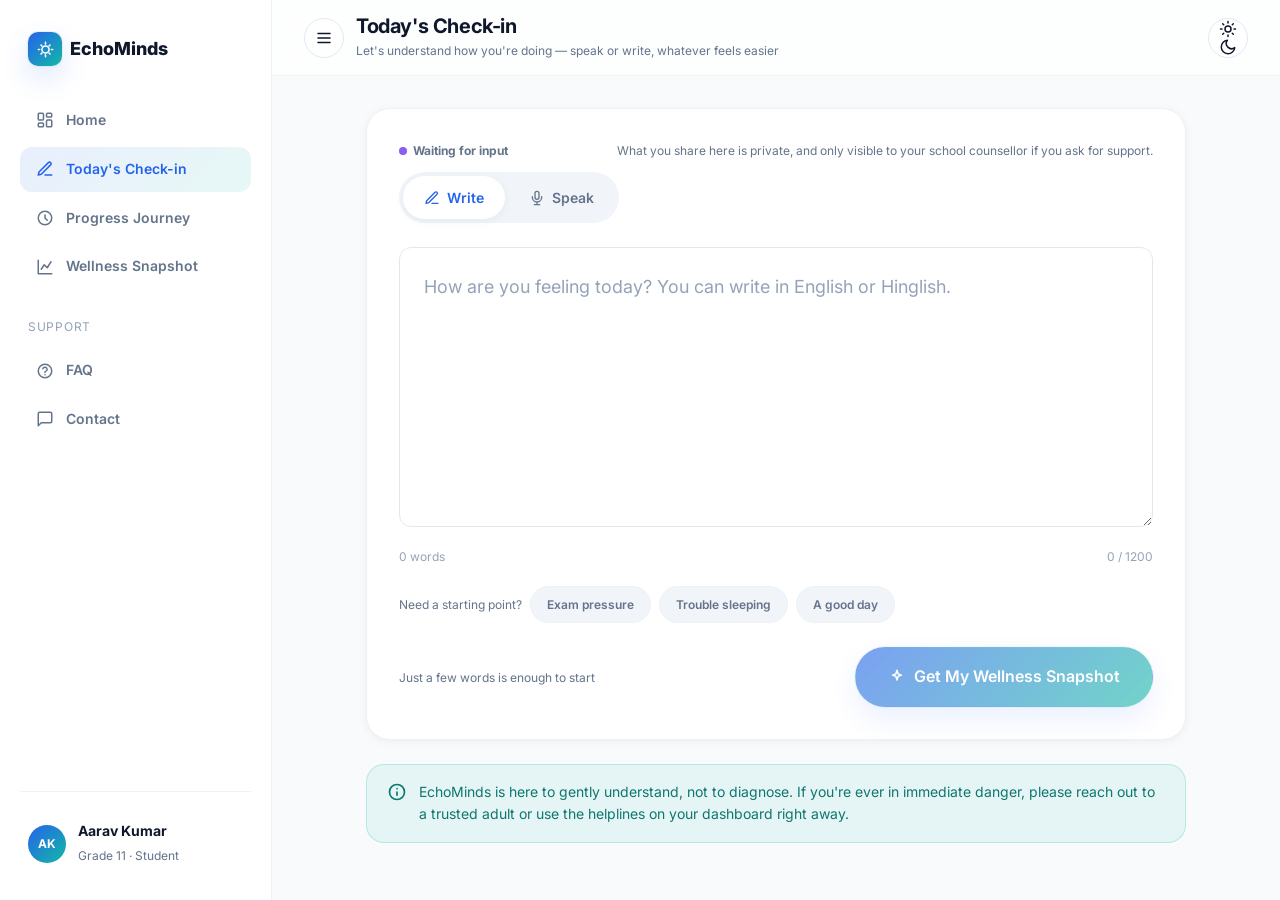
==== frontend/assessment.html @ 508353f8 "Add EchoMinds frontend" ====
<!DOCTYPE html>
<html lang="en">
<head>
<meta charset="UTF-8">
<meta name="viewport" content="width=device-width, initial-scale=1.0">
<title>Today's Check-in — EchoMinds</title>
<link rel="preconnect" href="https://fonts.googleapis.com">
<link rel="preconnect" href="https://fonts.gstatic.com" crossorigin>
<link href="https://fonts.googleapis.com/css2?family=Inter:wght@400;500;600;700;800&display=swap" rel="stylesheet">
<link rel="stylesheet" href="css/style.css">
<link rel="stylesheet" href="css/components.css">
<link rel="stylesheet" href="css/dashboard.css">
<link rel="stylesheet" href="css/responsive.css">
</head>
<body class="page-ready">

<div class="app-shell">
  <div class="sidebar-overlay"></div>
  <aside class="sidebar">
    <div class="sidebar__brand">
      <span class="brand__mark">
        <svg viewBox="0 0 24 24" fill="none" stroke="#fff" stroke-width="2" stroke-linecap="round" stroke-linejoin="round"><circle cx="12" cy="12" r="4.5"/><path d="M12 3v2.2M12 18.8V21M4.5 12H3M21 12h-1.5M6.3 6.3l1.1 1.1M16.6 16.6l1.1 1.1M6.3 17.7l1.1-1.1M16.6 7.4l1.1-1.1"/></svg>
      </span>
      EchoMinds
      <button class="sidebar-close icon-btn" style="margin-left:auto" aria-label="Close menu">
        <svg viewBox="0 0 24 24" fill="none" stroke="currentColor" stroke-width="2" stroke-linecap="round" stroke-linejoin="round"><path d="M18 6 6 18M6 6l12 12"/></svg>
      </button>
    </div>
    <nav class="sidebar-nav">
      <a href="student-dashboard.html">
        <svg viewBox="0 0 24 24" fill="none" stroke="currentColor" stroke-width="2" stroke-linecap="round" stroke-linejoin="round"><rect x="3" y="3" width="7" height="9" rx="1.5"/><rect x="14" y="3" width="7" height="5" rx="1.5"/><rect x="14" y="12" width="7" height="9" rx="1.5"/><rect x="3" y="16" width="7" height="5" rx="1.5"/></svg>
        Home
      </a>
      <a href="assessment.html" class="is-active">
        <svg viewBox="0 0 24 24" fill="none" stroke="currentColor" stroke-width="2" stroke-linecap="round" stroke-linejoin="round"><path d="M12 20h9M16.5 3.5a2.1 2.1 0 0 1 3 3L7 19l-4 1 1-4Z"/></svg>
        Today's Check-in
      </a>
      <a href="history.html">
        <svg viewBox="0 0 24 24" fill="none" stroke="currentColor" stroke-width="2" stroke-linecap="round" stroke-linejoin="round"><circle cx="12" cy="12" r="9"/><path d="M12 8v4l3 3"/></svg>
        Progress Journey
      </a>
      <a href="result.html">
        <svg viewBox="0 0 24 24" fill="none" stroke="currentColor" stroke-width="2" stroke-linecap="round" stroke-linejoin="round"><path d="M3 3v18h18M7 15l4-6 4 4 5-8"/></svg>
        Wellness Snapshot
      </a>
      <div class="sidebar__section-label">Support</div>
      <a href="faq.html">
        <svg viewBox="0 0 24 24" fill="none" stroke="currentColor" stroke-width="2" stroke-linecap="round" stroke-linejoin="round"><circle cx="12" cy="12" r="9"/><path d="M9.1 9a3 3 0 0 1 5.8 1c0 2-3 2-3 4"/><path d="M12 17h.01"/></svg>
        FAQ
      </a>
      <a href="contact.html">
        <svg viewBox="0 0 24 24" fill="none" stroke="currentColor" stroke-width="2" stroke-linecap="round" stroke-linejoin="round"><path d="M21 15a2 2 0 0 1-2 2H7l-4 4V5a2 2 0 0 1 2-2h14a2 2 0 0 1 2 2z"/></svg>
        Contact
      </a>
    </nav>
    <div class="sidebar__footer">
      <a href="profile.html" style="display:block">
        <div class="sidebar__user">
          <div class="table-avatar">AK</div>
          <div><strong>Aarav Kumar</strong><span>Grade 11 · Student</span></div>
        </div>
      </a>
    </div>
  </aside>

  <div class="main-area">
    <header class="topbar">
      <div class="flex items-center gap-3">
        <button class="sidebar-toggle icon-btn" aria-label="Open menu">
          <svg viewBox="0 0 24 24" fill="none" stroke="currentColor" stroke-width="2" stroke-linecap="round" stroke-linejoin="round"><path d="M4 6h16M4 12h16M4 18h16"/></svg>
        </button>
        <div>
          <h1>Today's Check-in</h1>
          <div class="topbar__meta">Let's understand how you're doing — speak or write, whatever feels easier</div>
        </div>
      </div>
      <div class="topbar__actions">
        <button class="icon-btn" data-theme-toggle aria-label="Toggle dark mode">
          <svg class="icon-sun" viewBox="0 0 24 24" fill="none" stroke="currentColor" stroke-width="2" stroke-linecap="round" stroke-linejoin="round"><circle cx="12" cy="12" r="4"/><path d="M12 2v2M12 20v2M4.9 4.9l1.4 1.4M17.7 17.7l1.4 1.4M2 12h2M20 12h2M4.9 19.1l1.4-1.4M17.7 6.3l1.4-1.4"/></svg>
          <svg class="icon-moon" viewBox="0 0 24 24" fill="none" stroke="currentColor" stroke-width="2" stroke-linecap="round" stroke-linejoin="round"><path d="M21 12.8A9 9 0 1 1 11.2 3a7 7 0 0 0 9.8 9.8Z"/></svg>
        </button>
      </div>
    </header>

    <main class="dashboard-content">
      <div class="assessment-shell">
        <div class="card card-lg" data-reveal="up">
          <div class="assessment-toolbar">
            <span class="lang-indicator"><i></i><span id="lang-indicator">Waiting for input</span></span>
            <span>What you share here is private, and only visible to your school counsellor if you ask for support.</span>
          </div>

          <!-- Write / Speak tabs -->
          <div class="composer-tabs" role="tablist">
            <button type="button" class="is-active" data-composer-tab="write" role="tab" aria-selected="true">
              <svg viewBox="0 0 24 24" fill="none" stroke="currentColor" stroke-width="2" stroke-linecap="round" stroke-linejoin="round"><path d="M12 20h9M16.5 3.5a2.1 2.1 0 0 1 3 3L7 19l-4 1 1-4Z"/></svg>
              Write
            </button>
            <button type="button" data-composer-tab="speak" role="tab" aria-selected="false">
              <svg viewBox="0 0 24 24" fill="none" stroke="currentColor" stroke-width="2" stroke-linecap="round" stroke-linejoin="round"><path d="M12 2a3 3 0 0 0-3 3v6a3 3 0 0 0 6 0V5a3 3 0 0 0-3-3Z"/><path d="M19 10v1a7 7 0 0 1-14 0v-1M12 18v4M8 22h8"/></svg>
              Speak
            </button>
          </div>

          <!-- ===== Write panel ===== -->
          <div class="composer-panel is-active" id="panel-write">
            <div class="assessment-textarea-wrap">
              <textarea id="assessment-textarea" class="textarea" maxlength="1200"
                placeholder="How are you feeling today? You can write in English or Hinglish."></textarea>
            </div>

            <div class="assessment-meta">
              <span id="word-count">0 words</span>
              <span id="char-count">0 / 1200</span>
            </div>

            <div class="assessment-prompts">
              <span class="text-xs text-secondary" style="align-self:center">Need a starting point?</span>
              <button type="button" data-prompt="Aaj kal padhai ka bahut pressure feel ho raha hai, dost bhi busy rehte hain...">Exam pressure</button>
              <button type="button" data-prompt="Mujhe raat ko neend nahi aati, dimag mein bahut sare thoughts chalte rehte hain...">Trouble sleeping</button>
              <button type="button" data-prompt="Aaj mera din bohot accha gaya, dosto ke saath achi baat hui...">A good day</button>
            </div>

            <div class="flex justify-between items-center mt-6" style="flex-wrap:wrap;gap:var(--space-3)">
              <span class="text-xs text-secondary">Just a few words is enough to start</span>
              <button id="analyze-btn" class="btn btn-primary btn-lg" disabled>
                <svg viewBox="0 0 24 24" fill="none" stroke="currentColor" stroke-width="2" stroke-linecap="round" stroke-linejoin="round"><path d="M12 3l1.6 4.9L18 9.5l-4.4 1.6L12 16l-1.6-4.9L6 9.5l4.4-1.6L12 3Z"/></svg>
                Get My Wellness Snapshot
              </button>
            </div>
          </div>

          <!-- ===== Speak panel ===== -->
          <div class="composer-panel" id="panel-speak">
            <div class="mic-stage" id="mic-stage">
              <span class="mic-ring"></span>
              <span class="mic-ring"></span>
              <span class="mic-ring"></span>
              <button type="button" class="mic-button" id="mic-button" aria-label="Start speaking">
                <svg viewBox="0 0 24 24" fill="none" stroke="currentColor" stroke-width="2" stroke-linecap="round" stroke-linejoin="round"><path d="M12 2a3 3 0 0 0-3 3v6a3 3 0 0 0 6 0V5a3 3 0 0 0-3-3Z"/><path d="M19 10v1a7 7 0 0 1-14 0v-1M12 18v4M8 22h8"/></svg>
              </button>
            </div>

            <p class="voice-status" id="voice-status">Tap the mic whenever you're ready</p>
            <p class="voice-timer" id="voice-timer"></p>

            <div class="waveform" id="voice-waveform" aria-hidden="true">
              <span></span><span></span><span></span><span></span><span></span>
              <span></span><span></span><span></span><span></span><span></span>
              <span></span><span></span><span></span>
            </div>

            <div class="transcript-box" id="voice-transcript">Your words will gently appear here as you speak…</div>

            <div class="flex justify-between items-center mt-6" style="flex-wrap:wrap;gap:var(--space-3)">
              <span class="text-xs text-secondary">We only listen while you're speaking</span>
              <button id="voice-analyze-btn" class="btn btn-primary btn-lg" disabled>
                <svg viewBox="0 0 24 24" fill="none" stroke="currentColor" stroke-width="2" stroke-linecap="round" stroke-linejoin="round"><path d="M12 3l1.6 4.9L18 9.5l-4.4 1.6L12 16l-1.6-4.9L6 9.5l4.4-1.6L12 3Z"/></svg>
                Get My Wellness Snapshot
              </button>
            </div>
          </div>
        </div>

        <div class="alert alert-info mt-6" data-reveal="up">
          <svg viewBox="0 0 24 24" fill="none" stroke="currentColor" stroke-width="2" stroke-linecap="round" stroke-linejoin="round"><circle cx="12" cy="12" r="9"/><path d="M12 16v-4M12 8h.01"/></svg>
          <div>EchoMinds is here to gently understand, not to diagnose. If you're ever in immediate danger, please reach out to a trusted adult or use the helplines on your dashboard right away.</div>
        </div>
      </div>
    </main>
  </div>
</div>

<!-- ================= AI THINKING OVERLAY ================= -->
<div class="analyze-overlay" id="analyze-overlay">
  <div class="thinking-orb" aria-hidden="true"></div>
  <div class="text-center">
    <h3>Give us a moment…</h3>
    <p>We're gently making sense of what you shared</p>
  </div>
  <ul class="analyze-steps">
    <li><span class="step-dot"></span> Understanding your thoughts…</li>
    <li><span class="step-dot"></span> Recognising emotions…</li>
    <li><span class="step-dot"></span> Preparing your Wellness Snapshot…</li>
    <li><span class="step-dot"></span> Finding helpful suggestions…</li>
  </ul>
</div>

<script src="js/animations.js"></script>
<script src="js/app.js"></script>
<script src="js/dashboard.js"></script>
</body>
</html>
---- frontend/css/style.css ----
/* ==========================================================================
   EchoMinds — Core Stylesheet
   Design tokens, reset, typography, layout primitives, marketing sections.
   ========================================================================== */

/* ---------- Design Tokens ---------- */
:root {
  /* Brand — sunrise palette: trust (blue), calm (teal), gentle awareness (lavender), hope (amber) */
  --color-primary: #2563eb;
  --color-primary-dark: #1d4ed8;
  --color-secondary: #14b8a6;
  --color-accent: #8b5cf6;
  --color-highlight: #fbbf24;
  --color-success: #22c55e;
  --color-warning: #f59e0b;
  --color-danger: #ef4444;

  --gradient-brand: linear-gradient(135deg, var(--color-primary) 0%, var(--color-secondary) 100%);
  --gradient-brand-soft: linear-gradient(135deg, rgba(37, 99, 235, 0.1) 0%, rgba(20, 184, 166, 0.1) 100%);
  --gradient-text: linear-gradient(135deg, #2563eb 0%, #14b8a6 100%);
  --gradient-sunrise: linear-gradient(135deg, #fde68a 0%, #fbbf24 100%);
  --gradient-panel: linear-gradient(135deg, #eff6ff 0%, #f0fdfa 55%, #f5f3ff 100%);
  --gradient-lavender-soft: linear-gradient(135deg, rgba(139, 92, 246, 0.1) 0%, rgba(37, 99, 235, 0.08) 100%);

  /* Surfaces */
  --color-bg: #f8fafc;
  --color-bg-alt: #f1f5f9;
  --color-surface: #ffffff;
  --color-surface-glass: rgba(255, 255, 255, 0.72);
  --color-border: #e2e8f0;
  --color-border-soft: #edf2f7;

  /* Text */
  --color-text: #0f172a;
  --color-text-secondary: #64748b;
  --color-text-muted: #94a3b8;
  --color-on-brand: #ffffff;

  /* Elevation — soft & diffused, never harsh */
  --shadow-xs: 0 1px 2px rgba(15, 23, 42, 0.04);
  --shadow-sm: 0 2px 10px rgba(15, 23, 42, 0.05);
  --shadow-md: 0 10px 28px rgba(15, 23, 42, 0.07);
  --shadow-lg: 0 18px 44px rgba(15, 23, 42, 0.1);
  --shadow-xl: 0 26px 64px rgba(15, 23, 42, 0.13);
  --shadow-glow: 0 0 0 1px rgba(37, 99, 235, 0.08), 0 12px 28px rgba(37, 99, 235, 0.16);

  /* Radius — rounded, friendly, breathing */
  --radius-sm: 12px;
  --radius-md: 18px;
  --radius-lg: 24px;
  --radius-xl: 32px;
  --radius-pill: 999px;

  /* Spacing scale */
  --space-1: 4px;
  --space-2: 8px;
  --space-3: 12px;
  --space-4: 16px;
  --space-5: 20px;
  --space-6: 24px;
  --space-8: 32px;
  --space-10: 40px;
  --space-12: 48px;
  --space-16: 64px;
  --space-20: 80px;
  --space-24: 96px;

  /* Type */
  --font-sans: 'Inter', -apple-system, BlinkMacSystemFont, 'Segoe UI', sans-serif;
  --fs-xs: 0.75rem;
  --fs-sm: 0.875rem;
  --fs-base: 1rem;
  --fs-md: 1.125rem;
  --fs-lg: 1.25rem;
  --fs-xl: 1.5rem;
  --fs-2xl: 1.875rem;
  --fs-3xl: 2.375rem;
  --fs-4xl: 3rem;
  --fs-5xl: 3.75rem;

  /* Motion */
  --ease-out: cubic-bezier(0.16, 1, 0.3, 1);
  --ease-spring: cubic-bezier(0.34, 1.32, 0.64, 1);
  --dur-fast: 150ms;
  --dur-base: 280ms;
  --dur-slow: 500ms;

  --container-max: 1240px;
  --header-h: 76px;
  color-scheme: light;
}

/* ---------- Dark Mode — calm night sky, not cyber-dark ---------- */
:root[data-theme='dark'] {
  color-scheme: dark;
  --color-bg: #0b1220;
  --color-bg-alt: #111c31;
  --color-surface: #16213a;
  --color-surface-glass: rgba(22, 33, 58, 0.72);
  --color-border: #223252;
  --color-border-soft: #1b2740;

  --color-text: #f1f5f9;
  --color-text-secondary: #94a3b8;
  --color-text-muted: #64748b;

  --shadow-xs: 0 1px 2px rgba(0, 0, 0, 0.3);
  --shadow-sm: 0 2px 10px rgba(0, 0, 0, 0.32);
  --shadow-md: 0 10px 28px rgba(0, 0, 0, 0.4);
  --shadow-lg: 0 20px 48px rgba(0, 0, 0, 0.45);
  --shadow-xl: 0 28px 72px rgba(0, 0, 0, 0.5);
  --shadow-glow: 0 0 0 1px rgba(37, 99, 235, 0.2), 0 16px 36px rgba(20, 184, 166, 0.22);
}

@media (prefers-color-scheme: dark) {
  :root:not([data-theme='light']) {
    color-scheme: dark;
    --color-bg: #0b1220;
    --color-bg-alt: #111c31;
    --color-surface: #16213a;
    --color-surface-glass: rgba(22, 33, 58, 0.72);
    --color-border: #223252;
    --color-border-soft: #1b2740;
    --color-text: #f1f5f9;
    --color-text-secondary: #94a3b8;
    --color-text-muted: #64748b;
    --shadow-xs: 0 1px 2px rgba(0, 0, 0, 0.3);
    --shadow-sm: 0 2px 10px rgba(0, 0, 0, 0.32);
    --shadow-md: 0 10px 28px rgba(0, 0, 0, 0.4);
    --shadow-lg: 0 20px 48px rgba(0, 0, 0, 0.45);
    --shadow-xl: 0 28px 72px rgba(0, 0, 0, 0.5);
    --shadow-glow: 0 0 0 1px rgba(37, 99, 235, 0.2), 0 16px 36px rgba(20, 184, 166, 0.22);
  }
}

/* ---------- Reset ---------- */
*, *::before, *::after { box-sizing: border-box; }
* { margin: 0; }
html { scroll-behavior: smooth; -webkit-text-size-adjust: 100%; overflow-x: hidden; }

@media (prefers-reduced-motion: reduce) {
  html { scroll-behavior: auto; }
  *, *::before, *::after {
    animation-duration: 0.01ms !important;
    animation-iteration-count: 1 !important;
    transition-duration: 0.01ms !important;
    scroll-behavior: auto !important;
  }
}

body {
  font-family: var(--font-sans);
  background: var(--color-bg);
  color: var(--color-text);
  font-size: var(--fs-base);
  line-height: 1.6;
  min-height: 100svh;
  overflow-x: hidden;
  -webkit-font-smoothing: antialiased;
  transition: background-color var(--dur-base) var(--ease-out), color var(--dur-base) var(--ease-out);
}

img, picture, svg, video { display: block; max-width: 100%; }
button, input, textarea, select { font: inherit; color: inherit; }
a { color: inherit; text-decoration: none; }
ul, ol { list-style: none; padding: 0; }

h1, h2, h3, h4, h5, h6 {
  line-height: 1.2;
  font-weight: 700;
  letter-spacing: -0.02em;
}

::selection { background: var(--color-primary); color: #fff; }

/* Focus visibility for accessibility */
:focus-visible {
  outline: 2px solid var(--color-primary);
  outline-offset: 3px;
  border-radius: 4px;
}

/* ---------- Scrollbar (light touch) ---------- */
::-webkit-scrollbar { width: 10px; height: 10px; }
::-webkit-scrollbar-track { background: transparent; }
::-webkit-scrollbar-thumb { background: var(--color-border); border-radius: var(--radius-pill); border: 2px solid var(--color-bg); }
::-webkit-scrollbar-thumb:hover { background: var(--color-text-muted); }

/* ---------- Layout Primitives ---------- */
.container {
  width: 100%;
  max-width: var(--container-max);
  margin-inline: auto;
  padding-inline: var(--space-6);
}

.section { padding-block: var(--space-24); }
.section-tight { padding-block: var(--space-16); }

.section-head {
  max-width: 640px;
  margin-inline: auto;
  text-align: center;
  margin-bottom: var(--space-16);
}

.eyebrow {
  display: inline-flex;
  align-items: center;
  gap: var(--space-2);
  font-size: var(--fs-xs);
  font-weight: 700;
  letter-spacing: 0.08em;
  text-transform: uppercase;
  color: var(--color-primary);
  background: var(--gradient-brand-soft);
  padding: var(--space-2) var(--space-4);
  border-radius: var(--radius-pill);
  margin-bottom: var(--space-5);
}
.eyebrow::before {
  content: '';
  width: 6px; height: 6px;
  border-radius: 50%;
  background: var(--color-primary);
  box-shadow: 0 0 0 3px rgba(37, 99, 235, 0.18);
}

.section-title {
  font-size: clamp(1.75rem, 3vw, var(--fs-3xl));
  margin-bottom: var(--space-4);
}

.section-subtitle {
  color: var(--color-text-secondary);
  font-size: var(--fs-md);
}

.text-gradient {
  background: var(--gradient-text);
  -webkit-background-clip: text;
  background-clip: text;
  color: transparent;
}

/* ==========================================================================
   Navbar
   ========================================================================== */
.navbar {
  position: fixed;
  top: 0; left: 0; right: 0;
  z-index: 1000;
  height: var(--header-h);
  display: flex;
  align-items: center;
  background: transparent;
  transition: background-color var(--dur-base) var(--ease-out), box-shadow var(--dur-base) var(--ease-out), border-color var(--dur-base) var(--ease-out), height var(--dur-base) var(--ease-out);
  border-bottom: 1px solid transparent;
}

.navbar.is-scrolled {
  height: 68px;
  background: var(--color-surface-glass);
  backdrop-filter: blur(16px) saturate(160%);
  -webkit-backdrop-filter: blur(16px) saturate(160%);
  border-bottom: 1px solid var(--color-border-soft);
  box-shadow: var(--shadow-sm);
}

.navbar__inner {
  width: 100%;
  max-width: var(--container-max);
  margin-inline: auto;
  padding-inline: var(--space-6);
  display: flex;
  align-items: center;
  justify-content: space-between;
  gap: var(--space-6);
}

.brand {
  display: inline-flex;
  align-items: center;
  gap: var(--space-2);
  font-weight: 800;
  font-size: var(--fs-lg);
  letter-spacing: -0.02em;
}

.brand__mark {
  width: 34px; height: 34px;
  border-radius: 10px;
  display: grid;
  place-items: center;
  background: var(--gradient-brand);
  box-shadow: var(--shadow-glow);
  flex-shrink: 0;
}
.brand__mark svg { width: 19px; height: 19px; }

.nav-links {
  display: flex;
  align-items: center;
  gap: var(--space-8);
}

.nav-links a {
  position: relative;
  font-size: var(--fs-sm);
  font-weight: 600;
  color: var(--color-text-secondary);
  padding-block: var(--space-2);
  transition: color var(--dur-fast) var(--ease-out);
}
.nav-links a:hover { color: var(--color-text); }
.nav-links a::after {
  content: '';
  position: absolute;
  left: 0; right: 0; bottom: -2px;
  height: 2px;
  border-radius: var(--radius-pill);
  background: var(--gradient-brand);
  transform: scaleX(0);
  transform-origin: left;
  transition: transform var(--dur-base) var(--ease-out);
}
.nav-links a:hover::after { transform: scaleX(1); }

.navbar__actions {
  display: flex;
  align-items: center;
  gap: var(--space-3);
}

.theme-toggle {
  width: 40px; height: 40px;
  border-radius: 50%;
  border: 1px solid var(--color-border);
  background: var(--color-surface);
  display: grid;
  place-items: center;
  cursor: pointer;
  transition: transform var(--dur-fast) var(--ease-spring), border-color var(--dur-fast);
}
.theme-toggle:hover { transform: translateY(-2px); border-color: var(--color-primary); }
.theme-toggle svg { width: 18px; height: 18px; }
.theme-toggle .icon-moon { display: none; }
:root[data-theme='dark'] .theme-toggle .icon-sun { display: none; }
:root[data-theme='dark'] .theme-toggle .icon-moon { display: block; }

.nav-toggle {
  display: none;
  width: 40px; height: 40px;
  border-radius: 10px;
  border: 1px solid var(--color-border);
  background: var(--color-surface);
  cursor: pointer;
  position: relative;
}
.nav-toggle span {
  position: absolute;
  left: 50%; top: 50%;
  width: 18px; height: 2px;
  background: var(--color-text);
  border-radius: 2px;
  transform: translate(-50%, -50%);
  transition: background var(--dur-base) var(--ease-out);
}
.nav-toggle span::before, .nav-toggle span::after {
  content: '';
  position: absolute;
  left: 0;
  width: 18px;
  height: 2px;
  background: var(--color-text);
  border-radius: 2px;
  transition: transform var(--dur-base) var(--ease-out), top var(--dur-base) var(--ease-out);
}
.nav-toggle span::before { top: -6px; }
.nav-toggle span::after { top: 6px; }
.nav-toggle.is-open span { background: transparent; }
.nav-toggle.is-open span::before { top: 0; transform: rotate(45deg); }
.nav-toggle.is-open span::after { top: 0; transform: rotate(-45deg); }

/* ==========================================================================
   Hero
   ========================================================================== */
.hero {
  position: relative;
  padding-top: calc(var(--header-h) + var(--space-16));
  padding-bottom: var(--space-24);
  overflow: hidden;
}

.hero__bg {
  position: absolute;
  inset: -10% -10% auto -10%;
  height: 900px;
  background:
    radial-gradient(600px 400px at 15% 20%, rgba(37, 99, 235, 0.12), transparent 60%),
    radial-gradient(600px 400px at 85% 10%, rgba(20, 184, 166, 0.12), transparent 60%),
    radial-gradient(500px 420px at 55% 65%, rgba(251, 191, 36, 0.1), transparent 60%);
  filter: blur(10px);
  z-index: -1;
  pointer-events: none;
}

/* Soft floating organic shapes — morning light, not tech */
.hero__blob {
  position: absolute;
  border-radius: 50%;
  filter: blur(2px);
  opacity: 0.5;
  z-index: -1;
  pointer-events: none;
  animation: blob-drift 9s ease-in-out infinite;
}
.hero__blob--1 { width: 120px; height: 120px; top: 8%; left: 4%; background: radial-gradient(circle at 30% 30%, #fde68a, transparent 70%); animation-delay: 0s; }
.hero__blob--2 { width: 70px; height: 70px; bottom: 12%; left: 14%; background: radial-gradient(circle at 30% 30%, #99f6e4, transparent 70%); animation-delay: 1.5s; }
.hero__blob--3 { width: 90px; height: 90px; top: 18%; right: 6%; background: radial-gradient(circle at 30% 30%, #bfdbfe, transparent 70%); animation-delay: 3s; }

@keyframes blob-drift {
  0%, 100% { transform: translateY(0) translateX(0); }
  50% { transform: translateY(-16px) translateX(8px); }
}

.hero__grid {
  display: grid;
  grid-template-columns: 1.05fr 0.95fr;
  gap: var(--space-16);
  align-items: center;
}

.hero__content h1 {
  font-size: clamp(2.25rem, 4.4vw, var(--fs-5xl));
  margin-bottom: var(--space-6);
}

.hero__content p {
  font-size: var(--fs-md);
  color: var(--color-text-secondary);
  max-width: 540px;
  margin-bottom: var(--space-8);
}

.hero__actions {
  display: flex;
  flex-wrap: wrap;
  gap: var(--space-4);
  margin-bottom: var(--space-10);
}

.hero__meta {
  display: flex;
  align-items: center;
  gap: var(--space-4);
  color: var(--color-text-secondary);
  font-size: var(--fs-sm);
}

.avatar-stack {
  display: flex;
}
.avatar-stack span {
  width: 32px; height: 32px;
  border-radius: 50%;
  border: 2px solid var(--color-bg);
  background: var(--gradient-brand);
  margin-left: -10px;
  display: grid;
  place-items: center;
  font-size: 11px;
  font-weight: 700;
  color: #fff;
}
.avatar-stack span:first-child { margin-left: 0; }

/* ---------- Hero dashboard preview illustration ---------- */
.hero__visual {
  position: relative;
}

.preview-card {
  background: var(--color-surface);
  border: 1px solid var(--color-border-soft);
  border-radius: var(--radius-xl);
  box-shadow: var(--shadow-xl);
  padding: var(--space-6);
  position: relative;
  transform: perspective(1000px) rotateY(-6deg) rotateX(3deg);
  transition: transform var(--dur-slow) var(--ease-out);
}
.preview-card:hover { transform: perspective(1000px) rotateY(-2deg) rotateX(1deg); }

.preview-card__header {
  display: flex;
  align-items: center;
  justify-content: space-between;
  margin-bottom: var(--space-5);
}

.preview-card__dots { display: flex; gap: 6px; }
.preview-card__dots span { width: 9px; height: 9px; border-radius: 50%; background: var(--color-border); }
.preview-card__dots span:nth-child(1) { background: var(--color-danger); }
.preview-card__dots span:nth-child(2) { background: var(--color-warning); }
.preview-card__dots span:nth-child(3) { background: var(--color-success); }

.preview-card__badge {
  font-size: var(--fs-xs);
  font-weight: 700;
  color: var(--color-success);
  background: rgba(34, 197, 94, 0.12);
  padding: var(--space-1) var(--space-3);
  border-radius: var(--radius-pill);
}

.preview-mini-grid {
  display: grid;
  grid-template-columns: repeat(3, 1fr);
  gap: var(--space-3);
  margin-bottom: var(--space-5);
}

.preview-mini {
  background: var(--color-bg-alt);
  border-radius: var(--radius-md);
  padding: var(--space-4);
}
.preview-mini strong { display: block; font-size: var(--fs-xl); margin-bottom: 2px; }
.preview-mini span { font-size: var(--fs-xs); color: var(--color-text-secondary); }

.preview-chart {
  height: 130px;
  border-radius: var(--radius-md);
  background: var(--color-bg-alt);
  padding: var(--space-4);
  display: flex;
  align-items: flex-end;
  gap: 8px;
  margin-bottom: var(--space-5);
}
.preview-chart i {
  flex: 1;
  border-radius: 6px 6px 0 0;
  background: var(--gradient-brand);
  opacity: 0.85;
  animation: bar-grow 1.4s var(--ease-out) both;
}

@keyframes bar-grow {
  from { transform: scaleY(0); }
  to { transform: scaleY(1); }
}

.preview-row {
  display: flex;
  align-items: center;
  gap: var(--space-3);
  padding: var(--space-3);
  border-radius: var(--radius-md);
  background: var(--color-bg-alt);
}
.preview-row + .preview-row { margin-top: var(--space-2); }
.preview-row__icon {
  width: 34px; height: 34px;
  border-radius: 10px;
  background: var(--gradient-brand-soft);
  color: var(--color-primary);
  display: grid;
  place-items: center;
  flex-shrink: 0;
}
.preview-row__icon svg { width: 16px; height: 16px; }
.preview-row div strong { display: block; font-size: var(--fs-sm); }
.preview-row div span { font-size: var(--fs-xs); color: var(--color-text-secondary); }

.floating-chip {
  position: absolute;
  background: var(--color-surface);
  border: 1px solid var(--color-border-soft);
  box-shadow: var(--shadow-lg);
  border-radius: var(--radius-lg);
  padding: var(--space-3) var(--space-4);
  display: flex;
  align-items: center;
  gap: var(--space-3);
  animation: float 5s ease-in-out infinite;
}
.floating-chip svg { width: 18px; height: 18px; }
.floating-chip strong { font-size: var(--fs-sm); display: block; }
.floating-chip span { font-size: var(--fs-xs); color: var(--color-text-secondary); }

.floating-chip--1 { top: -6%; right: -8%; animation-delay: 0s; }
.floating-chip--2 { bottom: -8%; left: -10%; animation-delay: 1.4s; }

@keyframes float {
  0%, 100% { transform: translateY(0); }
  50% { transform: translateY(-12px); }
}

/* ==========================================================================
   Stats
   ========================================================================== */
.stats {
  padding-block: var(--space-16);
  border-top: 1px solid var(--color-border-soft);
  border-bottom: 1px solid var(--color-border-soft);
  background: var(--color-surface);
}
.stats__grid {
  display: grid;
  grid-template-columns: repeat(4, 1fr);
  gap: var(--space-8);
  text-align: center;
}
.stat__value {
  font-size: clamp(1.75rem, 3vw, var(--fs-3xl));
  font-weight: 800;
  background: var(--gradient-text);
  -webkit-background-clip: text;
  background-clip: text;
  color: transparent;
  display: inline-flex;
}
.stat__label {
  margin-top: var(--space-2);
  color: var(--color-text-secondary);
  font-size: var(--fs-sm);
  font-weight: 500;
}

/* ==========================================================================
   Features
   ========================================================================== */
.features__grid {
  display: grid;
  grid-template-columns: repeat(4, 1fr);
  gap: var(--space-6);
}

.feature-card {
  background: var(--color-surface);
  border: 1px solid var(--color-border-soft);
  border-radius: var(--radius-lg);
  padding: var(--space-8) var(--space-6);
  position: relative;
  overflow: hidden;
  transition: transform var(--dur-base) var(--ease-out), box-shadow var(--dur-base) var(--ease-out), border-color var(--dur-base) var(--ease-out);
}
.feature-card::before {
  content: '';
  position: absolute;
  inset: 0;
  background: radial-gradient(220px 140px at var(--mx, 50%) var(--my, 0%), rgba(37, 99, 235, 0.1), transparent 70%);
  opacity: 0;
  transition: opacity var(--dur-base) var(--ease-out);
  pointer-events: none;
}
.feature-card:hover {
  transform: translateY(-6px);
  box-shadow: var(--shadow-lg);
  border-color: rgba(37, 99, 235, 0.2);
}
.feature-card:hover::before { opacity: 1; }

.feature-card__icon {
  width: 52px; height: 52px;
  border-radius: var(--radius-md);
  background: var(--gradient-brand);
  display: grid;
  place-items: center;
  margin-bottom: var(--space-5);
  box-shadow: var(--shadow-glow);
}
.feature-card__icon svg { width: 24px; height: 24px; color: #fff; }

.feature-card h3 { font-size: var(--fs-md); margin-bottom: var(--space-2); }
.feature-card p { color: var(--color-text-secondary); font-size: var(--fs-sm); }

/* ==========================================================================
   How It Works
   ========================================================================== */
.timeline {
  position: relative;
  display: grid;
  grid-template-columns: repeat(5, 1fr);
  gap: var(--space-6);
}
.timeline::before {
  content: '';
  position: absolute;
  top: 27px; left: 6%; right: 6%;
  height: 2px;
  background: linear-gradient(90deg, var(--color-border) 0%, var(--color-border) 100%);
  background-image: repeating-linear-gradient(90deg, var(--color-border) 0 8px, transparent 8px 16px);
  z-index: 0;
}

.timeline-step { position: relative; text-align: center; z-index: 1; }
.timeline-step__num {
  width: 56px; height: 56px;
  margin-inline: auto;
  border-radius: 50%;
  background: var(--color-surface);
  border: 2px solid var(--color-border);
  display: grid;
  place-items: center;
  font-weight: 800;
  font-size: var(--fs-lg);
  color: var(--color-primary);
  margin-bottom: var(--space-5);
  transition: border-color var(--dur-base), transform var(--dur-base) var(--ease-spring), background var(--dur-base);
}
.timeline-step:hover .timeline-step__num {
  border-color: var(--color-primary);
  background: var(--gradient-brand);
  color: #fff;
  transform: scale(1.08);
}
.timeline-step h4 { font-size: var(--fs-base); margin-bottom: var(--space-2); }
.timeline-step p { font-size: var(--fs-sm); color: var(--color-text-secondary); }

/* ==========================================================================
   Why EchoMinds
   ========================================================================== */
.why__grid {
  display: grid;
  grid-template-columns: 1fr 1fr;
  gap: var(--space-16);
  align-items: center;
}

.why-list { display: flex; flex-direction: column; gap: var(--space-6); }
.why-item { display: flex; gap: var(--space-4); }
.why-item__icon {
  width: 44px; height: 44px;
  flex-shrink: 0;
  border-radius: var(--radius-sm);
  background: var(--gradient-brand-soft);
  color: var(--color-primary);
  display: grid;
  place-items: center;
}
.why-item__icon svg { width: 20px; height: 20px; }
.why-item h4 { font-size: var(--fs-base); margin-bottom: var(--space-1); }
.why-item p { font-size: var(--fs-sm); color: var(--color-text-secondary); }

.why__panel {
  background: var(--gradient-panel);
  border: 1px solid var(--color-border-soft);
  border-radius: var(--radius-xl);
  padding: var(--space-10);
  color: var(--color-text);
  position: relative;
  overflow: hidden;
  box-shadow: var(--shadow-lg);
}
.why__panel::after {
  content: '';
  position: absolute;
  inset: 0;
  background: radial-gradient(320px 220px at 90% 10%, rgba(251, 191, 36, 0.14), transparent 60%);
}
.why__panel h3 { font-size: var(--fs-2xl); margin-bottom: var(--space-4); position: relative; }
.why__panel p { color: var(--color-text-secondary); position: relative; margin-bottom: var(--space-6); }
.why__panel .risk-meter { position: relative; }
.why__panel .badge { color: var(--color-text) !important; background: var(--color-surface) !important; border: 1px solid var(--color-border-soft); box-shadow: var(--shadow-xs); }

/* ==========================================================================
   Testimonials
   ========================================================================== */
.testimonials__grid {
  display: grid;
  grid-template-columns: repeat(3, 1fr);
  gap: var(--space-6);
}
.testimonial-card {
  background: var(--color-surface);
  border: 1px solid var(--color-border-soft);
  border-radius: var(--radius-lg);
  padding: var(--space-8);
  transition: transform var(--dur-base) var(--ease-out), box-shadow var(--dur-base) var(--ease-out);
}
.testimonial-card:hover { transform: translateY(-4px); box-shadow: var(--shadow-md); }
.testimonial-card__stars { display: flex; gap: 3px; margin-bottom: var(--space-4); color: var(--color-warning); }
.testimonial-card__stars svg { width: 16px; height: 16px; }
.testimonial-card p { font-size: var(--fs-sm); color: var(--color-text); margin-bottom: var(--space-6); }
.testimonial-card__person { display: flex; align-items: center; gap: var(--space-3); }
.testimonial-card__avatar {
  width: 42px; height: 42px;
  border-radius: 50%;
  background: var(--gradient-brand);
  display: grid;
  place-items: center;
  color: #fff;
  font-weight: 700;
  font-size: var(--fs-sm);
}
.testimonial-card__person strong { display: block; font-size: var(--fs-sm); }
.testimonial-card__person span { font-size: var(--fs-xs); color: var(--color-text-secondary); }

/* ==========================================================================
   FAQ preview / Accordion
   ========================================================================== */
.accordion { max-width: 760px; margin-inline: auto; display: flex; flex-direction: column; gap: var(--space-3); }
.accordion-item {
  background: var(--color-surface);
  border: 1px solid var(--color-border-soft);
  border-radius: var(--radius-md);
  overflow: hidden;
  transition: border-color var(--dur-base), box-shadow var(--dur-base);
}
.accordion-item.is-open { border-color: rgba(37, 99, 235, 0.22); box-shadow: var(--shadow-sm); }
.accordion-trigger {
  width: 100%;
  display: flex;
  align-items: center;
  justify-content: space-between;
  gap: var(--space-4);
  padding: var(--space-5) var(--space-6);
  background: transparent;
  border: none;
  text-align: left;
  cursor: pointer;
  font-weight: 600;
  font-size: var(--fs-base);
}
.accordion-trigger__icon {
  flex-shrink: 0;
  width: 30px; height: 30px;
  border-radius: 50%;
  background: var(--color-bg-alt);
  display: grid;
  place-items: center;
  transition: transform var(--dur-base) var(--ease-spring), background var(--dur-base);
}
.accordion-item.is-open .accordion-trigger__icon { transform: rotate(45deg); background: var(--gradient-brand); color: #fff; }
.accordion-trigger__icon svg { width: 14px; height: 14px; }
.accordion-panel {
  display: grid;
  grid-template-rows: 0fr;
  transition: grid-template-rows var(--dur-base) var(--ease-out);
}
.accordion-item.is-open .accordion-panel { grid-template-rows: 1fr; }
.accordion-panel__inner { overflow: hidden; }
.accordion-panel p {
  padding: 0 var(--space-6) var(--space-5);
  color: var(--color-text-secondary);
  font-size: var(--fs-sm);
}

/* ==========================================================================
   CTA band
   ========================================================================== */
.cta-band {
  border-radius: var(--radius-xl);
  background: var(--gradient-brand);
  padding: var(--space-16);
  text-align: center;
  color: #fff;
  position: relative;
  overflow: hidden;
}
.cta-band::before {
  content: '';
  position: absolute;
  inset: 0;
  background: radial-gradient(500px 300px at 20% 0%, rgba(255,255,255,0.2), transparent 60%);
}
.cta-band h2 { font-size: clamp(1.5rem, 3vw, var(--fs-3xl)); margin-bottom: var(--space-4); position: relative; }
.cta-band p { opacity: 0.92; margin-bottom: var(--space-8); position: relative; }
.cta-band .btn-group { position: relative; display: flex; gap: var(--space-4); justify-content: center; flex-wrap: wrap; }

/* ==========================================================================
   Footer
   ========================================================================== */
.footer {
  background: var(--color-bg-alt);
  border-top: 1px solid var(--color-border-soft);
  padding-top: var(--space-16);
}
.footer__grid {
  display: grid;
  grid-template-columns: 1.4fr repeat(4, 1fr);
  gap: var(--space-8);
  padding-bottom: var(--space-12);
}
.footer__brand p { color: var(--color-text-secondary); font-size: var(--fs-sm); margin-top: var(--space-4); max-width: 280px; }
.footer h5 { font-size: var(--fs-sm); margin-bottom: var(--space-4); }
.footer ul { display: flex; flex-direction: column; gap: var(--space-3); }
.footer a { font-size: var(--fs-sm); color: var(--color-text-secondary); transition: color var(--dur-fast); }
.footer a:hover { color: var(--color-primary); }
.footer__social { display: flex; gap: var(--space-3); margin-top: var(--space-5); }
.footer__social a {
  width: 36px; height: 36px;
  border-radius: 50%;
  border: 1px solid var(--color-border);
  display: grid;
  place-items: center;
  transition: all var(--dur-fast);
}
.footer__social a:hover { background: var(--gradient-brand); border-color: transparent; color: #fff; transform: translateY(-2px); }
.footer__social svg { width: 16px; height: 16px; }
.footer__bottom {
  border-top: 1px solid var(--color-border-soft);
  padding-block: var(--space-6);
  display: flex;
  justify-content: space-between;
  align-items: center;
  font-size: var(--fs-xs);
  color: var(--color-text-muted);
  flex-wrap: wrap;
  gap: var(--space-3);
}

/* ==========================================================================
   Scroll Reveal Animation Utilities (driven by animations.js)
   ========================================================================== */
[data-reveal] {
  opacity: 0;
  transition: opacity var(--dur-slow) var(--ease-out), transform var(--dur-slow) var(--ease-out);
}
[data-reveal='up'] { transform: translateY(28px); }
[data-reveal='left'] { transform: translateX(-28px); }
[data-reveal='right'] { transform: translateX(28px); }
[data-reveal='scale'] { transform: scale(0.92); }
[data-reveal].is-visible { opacity: 1; transform: none; }

/* Simple page-load fade for hero content */
.fade-in-up {
  animation: fadeInUp var(--dur-slow) var(--ease-out) both;
}
@keyframes fadeInUp {
  from { opacity: 0; transform: translateY(20px); }
  to { opacity: 1; transform: translateY(0); }
}

.delay-1 { animation-delay: .08s; }
.delay-2 { animation-delay: .16s; }
.delay-3 { animation-delay: .24s; }
.delay-4 { animation-delay: .32s; }

/* Page transition wrapper */
body.page-ready { animation: pageFade .4s var(--ease-out) both; }
@keyframes pageFade { from { opacity: 0; } to { opacity: 1; } }
---- frontend/css/components.css ----
/* ==========================================================================
   EchoMinds — Component Library
   Buttons, cards, badges, forms, risk meter, tables, modals, alerts, chips
   ========================================================================== */

/* ---------- Buttons ---------- */
.btn {
  --btn-bg: var(--color-surface);
  --btn-color: var(--color-text);
  position: relative;
  display: inline-flex;
  align-items: center;
  justify-content: center;
  gap: var(--space-2);
  padding: 0.85rem 1.6rem;
  border-radius: var(--radius-pill);
  font-size: var(--fs-sm);
  font-weight: 600;
  border: 1px solid transparent;
  cursor: pointer;
  overflow: hidden;
  isolation: isolate;
  white-space: nowrap;
  transition: transform var(--dur-fast) var(--ease-out), box-shadow var(--dur-base) var(--ease-out), border-color var(--dur-fast), background-color var(--dur-fast), color var(--dur-fast);
}
.btn svg { width: 18px; height: 18px; }
.btn:active { transform: scale(0.97); }

.btn-primary {
  background: var(--gradient-brand);
  color: #fff;
  box-shadow: var(--shadow-glow);
}
.btn-primary:hover { transform: translateY(-2px); box-shadow: var(--shadow-xl); }

.btn-secondary {
  background: var(--color-surface);
  color: var(--color-text);
  border-color: var(--color-border);
}
.btn-secondary:hover { transform: translateY(-2px); border-color: var(--color-primary); box-shadow: var(--shadow-md); }

.btn-ghost {
  background: transparent;
  color: var(--color-text);
}
.btn-ghost:hover { background: var(--color-bg-alt); }

.btn-outline-white {
  background: transparent;
  color: #fff;
  border-color: rgba(255,255,255,0.5);
}
.btn-outline-white:hover { background: rgba(255,255,255,0.15); border-color: #fff; }

.btn-lg { padding: 1rem 2rem; font-size: var(--fs-base); }
.btn-sm { padding: 0.55rem 1.1rem; font-size: var(--fs-xs); }
.btn-block { width: 100%; }
.btn-icon { width: 42px; height: 42px; padding: 0; border-radius: 50%; }
.btn:disabled { opacity: 0.6; cursor: not-allowed; transform: none !important; }

/* Ripple */
.btn .ripple {
  position: absolute;
  border-radius: 50%;
  transform: scale(0);
  animation: ripple-anim 650ms var(--ease-out);
  background: rgba(255, 255, 255, 0.45);
  pointer-events: none;
  z-index: -1;
}
.btn-secondary .ripple, .btn-ghost .ripple { background: rgba(37, 99, 235, 0.14); }
@keyframes ripple-anim {
  to { transform: scale(2.6); opacity: 0; }
}

/* ---------- Cards ---------- */
.card {
  background: var(--color-surface);
  border: 1px solid var(--color-border-soft);
  border-radius: var(--radius-lg);
  padding: var(--space-6);
  box-shadow: var(--shadow-sm);
}
.card-lg { padding: var(--space-8); }
.card-hover { transition: transform var(--dur-base) var(--ease-out), box-shadow var(--dur-base) var(--ease-out); }
.card-hover:hover { transform: translateY(-4px); box-shadow: var(--shadow-md); }

.card__head { display: flex; align-items: center; justify-content: space-between; margin-bottom: var(--space-5); gap: var(--space-3); }
.card__head h3 { font-size: var(--fs-md); }
.card__head p { font-size: var(--fs-sm); color: var(--color-text-secondary); margin-top: 2px; }

/* Glass variant */
.card-glass {
  background: var(--color-surface-glass);
  backdrop-filter: blur(14px) saturate(160%);
  -webkit-backdrop-filter: blur(14px) saturate(160%);
  border: 1px solid var(--color-border-soft);
}

/* ---------- Badges & Chips ---------- */
.badge {
  display: inline-flex;
  align-items: center;
  gap: 5px;
  font-size: var(--fs-xs);
  font-weight: 700;
  padding: 0.3rem 0.7rem;
  border-radius: var(--radius-pill);
}
.badge::before { content: ''; width: 6px; height: 6px; border-radius: 50%; background: currentColor; }
.badge-success { background: rgba(34, 197, 94, 0.12); color: var(--color-success); }
.badge-warning { background: rgba(245, 158, 11, 0.12); color: var(--color-warning); }
.badge-danger { background: rgba(239, 68, 68, 0.12); color: var(--color-danger); }
.badge-info { background: rgba(139, 92, 246, 0.12); color: var(--color-accent); }
.badge-primary { background: var(--gradient-brand-soft); color: var(--color-primary); }
.badge-highlight { background: rgba(251, 191, 36, 0.16); color: #92400e; }
:root[data-theme='dark'] .badge-highlight { color: var(--color-highlight); }
.badge-neutral { background: var(--color-bg-alt); color: var(--color-text-secondary); }

.tag {
  display: inline-flex;
  align-items: center;
  font-size: var(--fs-xs);
  font-weight: 600;
  padding: 0.35rem 0.8rem;
  border-radius: var(--radius-pill);
  background: var(--color-bg-alt);
  color: var(--color-text-secondary);
  border: 1px solid var(--color-border-soft);
}

/* ---------- Forms ---------- */
.field { display: flex; flex-direction: column; gap: var(--space-2); margin-bottom: var(--space-5); }
.field label { font-size: var(--fs-sm); font-weight: 600; }
.field .hint { font-size: var(--fs-xs); color: var(--color-text-muted); }

.input, .textarea, .select {
  width: 100%;
  padding: 0.85rem 1rem;
  border-radius: var(--radius-sm);
  border: 1.5px solid var(--color-border);
  background: var(--color-surface);
  color: var(--color-text);
  font-size: var(--fs-sm);
  transition: border-color var(--dur-fast), box-shadow var(--dur-fast);
}
.input:focus, .textarea:focus, .select:focus {
  outline: none;
  border-color: var(--color-primary);
  box-shadow: 0 0 0 4px rgba(37, 99, 235, 0.1);
}
.input::placeholder, .textarea::placeholder { color: var(--color-text-muted); }
.textarea { resize: vertical; min-height: 140px; line-height: 1.7; }

.input-icon-wrap { position: relative; }
.input-icon-wrap .input { padding-left: 2.8rem; }
.input-icon-wrap svg {
  position: absolute; left: 1rem; top: 50%; transform: translateY(-50%);
  width: 18px; height: 18px; color: var(--color-text-muted);
}

.checkbox-row { display: flex; align-items: center; gap: var(--space-2); font-size: var(--fs-sm); color: var(--color-text-secondary); }
.checkbox-row input { width: 17px; height: 17px; accent-color: var(--color-primary); }

/* ---------- Risk Meter ---------- */
.risk-meter { display: flex; flex-direction: column; gap: var(--space-3); }
.risk-meter__track {
  height: 12px;
  border-radius: var(--radius-pill);
  background: rgba(255,255,255,0.25);
  overflow: hidden;
  position: relative;
}
.risk-meter__fill {
  height: 100%;
  border-radius: var(--radius-pill);
  background: #fff;
  width: var(--fill, 40%);
  transition: width 1.1s var(--ease-out);
}
.risk-meter__labels { display: flex; justify-content: space-between; font-size: var(--fs-xs); opacity: 0.85; }

/* Light-panel context (soft pastel cards, not saturated gradient blocks) */
.why__panel .risk-meter__track { background: var(--color-border-soft); }
.why__panel .risk-meter__fill { background: var(--gradient-brand); }
.why__panel .risk-meter__labels { color: var(--color-text-secondary); opacity: 1; }

/* Standalone (light-surface) risk meter for result page */
.risk-gauge {
  --fill: 42%;
  position: relative;
  width: 220px;
  height: 220px;
  margin-inline: auto;
  border-radius: 50%;
  display: grid;
  place-items: center;
  background: conic-gradient(var(--color-success) 0% 33%, var(--color-warning) 33% 66%, var(--color-danger) 66% 100%);
}
.risk-gauge::before {
  content: '';
  position: absolute;
  inset: 14px;
  border-radius: 50%;
  background: var(--color-surface);
}
.risk-gauge__needle {
  position: absolute;
  bottom: 50%;
  left: 50%;
  width: 4px;
  height: 27%;
  background: var(--color-text);
  border-radius: 4px;
  transform-origin: bottom center;
  transform: translateX(-50%) rotate(var(--angle, -60deg));
  transition: transform 1.2s var(--ease-spring);
  z-index: 1;
}
.risk-gauge__needle::after {
  content: '';
  position: absolute;
  bottom: -8px; left: 50%;
  width: 16px; height: 16px;
  background: var(--color-text);
  border-radius: 50%;
  transform: translateX(-50%);
}
.risk-gauge__center {
  position: relative;
  z-index: 2;
  text-align: center;
  background: var(--color-surface);
  border-radius: 50%;
  width: 128px;
  height: 128px;
  display: flex;
  flex-direction: column;
  align-items: center;
  justify-content: center;
  box-shadow: var(--shadow-sm);
}
.risk-gauge__center strong { display: block; font-size: var(--fs-2xl); }
.risk-gauge__center span { font-size: var(--fs-xs); color: var(--color-text-secondary); text-transform: uppercase; letter-spacing: 0.06em; }

/* Linear risk bar (used in dashboards/tables) */
.risk-bar { width: 100%; height: 8px; border-radius: var(--radius-pill); background: var(--color-bg-alt); overflow: hidden; }
.risk-bar__fill { height: 100%; border-radius: var(--radius-pill); transition: width 1s var(--ease-out); }
.risk-bar__fill.low { background: var(--color-success); }
.risk-bar__fill.medium { background: var(--color-warning); }
.risk-bar__fill.high { background: var(--color-danger); }

/* ---------- Progress ring (confidence score) ---------- */
.progress-ring { position: relative; width: 140px; height: 140px; margin-inline: auto; }
.progress-ring svg { transform: rotate(-90deg); width: 100%; height: 100%; }
.progress-ring circle { fill: none; stroke-width: 10; }
.progress-ring .ring-bg { stroke: var(--color-bg-alt); }
.progress-ring .ring-fill {
  stroke: url(#ring-gradient);
  stroke-linecap: round;
  stroke-dasharray: 351;
  stroke-dashoffset: var(--offset, 200);
  transition: stroke-dashoffset 1.2s var(--ease-out);
}
.progress-ring__label {
  position: absolute; inset: 0;
  display: grid; place-items: center;
  text-align: center;
}
.progress-ring__label strong { font-size: var(--fs-2xl); display: block; }
.progress-ring__label span { font-size: var(--fs-xs); color: var(--color-text-secondary); }

/* ---------- Keyword / emotion chips ---------- */
.chip-cloud { display: flex; flex-wrap: wrap; gap: var(--space-2); }
.chip-cloud .chip {
  padding: 0.45rem 0.9rem;
  border-radius: var(--radius-pill);
  font-size: var(--fs-xs);
  font-weight: 600;
  background: var(--color-bg-alt);
  border: 1px solid var(--color-border-soft);
  display: inline-flex;
  align-items: center;
  gap: 6px;
  transition: transform var(--dur-fast) var(--ease-spring);
}
.chip-cloud .chip:hover { transform: translateY(-2px); }
.chip-cloud .chip.emotion-sad { color: #2563eb; background: rgba(37,99,235,0.1); }
.chip-cloud .chip.emotion-anxious { color: #b45309; background: rgba(245,158,11,0.12); }
.chip-cloud .chip.emotion-hopeful { color: #0f9488; background: rgba(20,184,166,0.12); }
.chip-cloud .chip.emotion-tired { color: var(--color-accent); background: rgba(139,92,246,0.1); }

/* ---------- Alerts / Banners ---------- */
.alert {
  display: flex;
  gap: var(--space-3);
  padding: var(--space-4) var(--space-5);
  border-radius: var(--radius-md);
  font-size: var(--fs-sm);
  border: 1px solid transparent;
}
.alert svg { width: 20px; height: 20px; flex-shrink: 0; margin-top: 1px; }
.alert-info { background: rgba(20,184,166,0.08); color: #0f766e; border-color: rgba(20,184,166,0.22); }
.alert-warning { background: rgba(245,158,11,0.08); color: #92400e; border-color: rgba(245,158,11,0.25); }
.alert-danger { background: rgba(239,68,68,0.07); color: #9f1239; border-color: rgba(239,68,68,0.2); }
:root[data-theme='dark'] .alert-info { color: #5eead4; }
:root[data-theme='dark'] .alert-warning { color: #fcd34d; }
:root[data-theme='dark'] .alert-danger { color: #fda4af; }

/* ---------- "You're Not Alone" Support Card — warm, never alarming ---------- */
.emergency-card {
  border-radius: var(--radius-lg);
  padding: var(--space-6);
  background: var(--gradient-lavender-soft);
  border: 1px solid var(--color-border-soft);
}
.emergency-card__icon {
  width: 44px; height: 44px;
  border-radius: var(--radius-sm);
  background: var(--gradient-brand);
  color: #fff;
  display: grid;
  place-items: center;
  margin-bottom: var(--space-4);
  box-shadow: var(--shadow-glow);
}
.emergency-card h4 { margin-bottom: var(--space-2); }
.emergency-card p { font-size: var(--fs-sm); color: var(--color-text-secondary); margin-bottom: var(--space-4); }
.emergency-card__numbers { display: flex; flex-direction: column; gap: var(--space-2); }
.emergency-card__numbers a {
  display: flex; align-items: center; justify-content: space-between;
  padding: var(--space-3) var(--space-4);
  border-radius: var(--radius-sm);
  background: var(--color-surface);
  font-weight: 600;
  font-size: var(--fs-sm);
  border: 1px solid var(--color-border-soft);
  transition: border-color var(--dur-fast), transform var(--dur-fast);
}
.emergency-card__numbers a:hover { border-color: var(--color-primary); transform: translateX(3px); }

/* ---------- Table ---------- */
.table-wrap { overflow-x: auto; border-radius: var(--radius-lg); border: 1px solid var(--color-border-soft); }
table.data-table { width: 100%; border-collapse: collapse; min-width: 640px; background: var(--color-surface); }
.data-table thead th {
  text-align: left;
  font-size: var(--fs-xs);
  text-transform: uppercase;
  letter-spacing: 0.04em;
  color: var(--color-text-secondary);
  padding: var(--space-4) var(--space-5);
  background: var(--color-bg-alt);
  border-bottom: 1px solid var(--color-border-soft);
  white-space: nowrap;
}
.data-table tbody td {
  padding: var(--space-4) var(--space-5);
  font-size: var(--fs-sm);
  border-bottom: 1px solid var(--color-border-soft);
  vertical-align: middle;
}
.data-table tbody tr { transition: background var(--dur-fast); }
.data-table tbody tr:hover { background: var(--color-bg-alt); }
.data-table tbody tr:last-child td { border-bottom: none; }

.table-person { display: flex; align-items: center; gap: var(--space-3); }
.table-avatar {
  width: 34px; height: 34px; border-radius: 50%;
  background: var(--gradient-brand);
  color: #fff; font-size: var(--fs-xs); font-weight: 700;
  display: grid; place-items: center; flex-shrink: 0;
}

/* ---------- Modal ---------- */
.modal-overlay {
  position: fixed; inset: 0; z-index: 2000;
  background: rgba(10, 12, 20, 0.55);
  backdrop-filter: blur(4px);
  display: flex; align-items: center; justify-content: center;
  padding: var(--space-6);
  opacity: 0; pointer-events: none;
  transition: opacity var(--dur-base) var(--ease-out);
}
.modal-overlay.is-open { opacity: 1; pointer-events: auto; }
.modal {
  background: var(--color-surface);
  border-radius: var(--radius-lg);
  padding: var(--space-8);
  max-width: 440px;
  width: 100%;
  box-shadow: var(--shadow-xl);
  transform: translateY(16px) scale(0.97);
  transition: transform var(--dur-base) var(--ease-spring);
}
.modal-overlay.is-open .modal { transform: translateY(0) scale(1); }

/* ---------- Loading / Spinner ---------- */
.loader-orb {
  width: 84px; height: 84px;
  border-radius: 50%;
  margin-inline: auto;
  position: relative;
  display: grid;
  place-items: center;
}
.loader-orb::before, .loader-orb::after {
  content: '';
  position: absolute; inset: 0;
  border-radius: 50%;
  border: 3px solid transparent;
}
.loader-orb::before {
  border-top-color: var(--color-primary);
  border-right-color: var(--color-secondary);
  animation: spin 1s linear infinite;
}
.loader-orb::after {
  inset: 12px;
  border-bottom-color: var(--color-accent);
  animation: spin 1.4s linear infinite reverse;
}
@keyframes spin { to { transform: rotate(360deg); } }

/* Calm "AI thinking" orb — a soft breathing glow, not a spinner */
.thinking-orb {
  width: 96px; height: 96px;
  border-radius: 50%;
  margin-inline: auto;
  position: relative;
  background: var(--gradient-brand);
  animation: orb-breathe 2.6s ease-in-out infinite;
}
.thinking-orb::before, .thinking-orb::after {
  content: '';
  position: absolute; inset: 0;
  border-radius: 50%;
  background: var(--gradient-brand);
  opacity: 0.4;
  animation: orb-ripple 2.6s ease-out infinite;
}
.thinking-orb::after { animation-delay: 1.3s; }
@keyframes orb-breathe {
  0%, 100% { transform: scale(1); box-shadow: var(--shadow-glow); }
  50% { transform: scale(1.08); box-shadow: 0 0 0 1px rgba(37,99,235,0.1), 0 18px 40px rgba(20,184,166,0.22); }
}
@keyframes orb-ripple {
  0% { transform: scale(1); opacity: 0.4; }
  100% { transform: scale(1.9); opacity: 0; }
}

.dot-pulse { display: inline-flex; gap: 5px; }
.dot-pulse span {
  width: 8px; height: 8px; border-radius: 50%;
  background: var(--gradient-brand);
  animation: dot-pulse 1.2s ease-in-out infinite;
}
.dot-pulse span:nth-child(2) { animation-delay: 0.15s; }
.dot-pulse span:nth-child(3) { animation-delay: 0.3s; }
@keyframes dot-pulse {
  0%, 60%, 100% { transform: scale(1); opacity: 0.5; }
  30% { transform: scale(1.4); opacity: 1; }
}

.skeleton {
  border-radius: var(--radius-sm);
  background: linear-gradient(90deg, var(--color-bg-alt) 25%, var(--color-border-soft) 37%, var(--color-bg-alt) 63%);
  background-size: 400% 100%;
  animation: skeleton-loading 1.4s ease infinite;
}
@keyframes skeleton-loading { 0% { background-position: 100% 50%; } 100% { background-position: 0 50%; } }

/* ---------- Empty state ---------- */
.empty-state { text-align: center; padding: var(--space-16) var(--space-6); color: var(--color-text-secondary); }
.empty-state svg { width: 48px; height: 48px; margin-inline: auto var(--space-4); opacity: 0.5; }

/* ---------- Segmented Tabs (Write / Speak) ---------- */
.composer-tabs {
  display: inline-flex;
  padding: 4px;
  gap: 4px;
  background: var(--color-bg-alt);
  border-radius: var(--radius-pill);
  margin-bottom: var(--space-6);
}
.composer-tabs button {
  display: inline-flex;
  align-items: center;
  gap: 7px;
  padding: 0.65rem 1.3rem;
  border-radius: var(--radius-pill);
  border: none;
  background: transparent;
  font-weight: 600;
  font-size: var(--fs-sm);
  color: var(--color-text-secondary);
  cursor: pointer;
  transition: background var(--dur-base) var(--ease-out), color var(--dur-base) var(--ease-out), box-shadow var(--dur-base);
}
.composer-tabs button svg { width: 16px; height: 16px; }
.composer-tabs button.is-active { background: var(--color-surface); color: var(--color-primary); box-shadow: var(--shadow-sm); }

.composer-panel { display: none; }
.composer-panel.is-active { display: block; animation: fadeInUp var(--dur-slow) var(--ease-out) both; }

/* ---------- Voice Composer ---------- */
.mic-stage { position: relative; width: 168px; height: 168px; margin-inline: auto; display: grid; place-items: center; }
.mic-ring {
  position: absolute;
  inset: 0;
  border-radius: 50%;
  border: 2px solid var(--color-primary);
  opacity: 0;
}
.mic-stage.is-listening .mic-ring { animation: mic-ring-pulse 2s ease-out infinite; }
.mic-stage.is-listening .mic-ring:nth-child(2) { animation-delay: 0.55s; border-color: var(--color-secondary); }
.mic-stage.is-listening .mic-ring:nth-child(3) { animation-delay: 1.1s; border-color: var(--color-accent); }
@keyframes mic-ring-pulse {
  0% { transform: scale(0.78); opacity: 0.55; }
  100% { transform: scale(1.4); opacity: 0; }
}

.mic-button {
  position: relative;
  width: 116px; height: 116px;
  border-radius: 50%;
  background: var(--gradient-brand);
  border: none;
  color: #fff;
  display: grid;
  place-items: center;
  cursor: pointer;
  box-shadow: var(--shadow-glow);
  transition: transform var(--dur-base) var(--ease-spring), box-shadow var(--dur-base);
}
.mic-button:hover { transform: scale(1.045); }
.mic-button:active { transform: scale(0.98); }
.mic-button svg { width: 38px; height: 38px; }
.mic-button.is-listening { animation: mic-breathe 1.8s ease-in-out infinite; }
@keyframes mic-breathe {
  0%, 100% { transform: scale(1); }
  50% { transform: scale(1.05); }
}

.waveform {
  display: flex;
  align-items: center;
  justify-content: center;
  gap: 4px;
  height: 44px;
  margin-block: var(--space-5);
}
.waveform span {
  width: 4px;
  border-radius: var(--radius-pill);
  background: var(--gradient-brand);
  height: 8px;
  opacity: 0.35;
  transition: height 0.2s ease, opacity 0.2s ease;
}
.waveform.is-active span { opacity: 1; animation: wave-bounce 1.1s ease-in-out infinite; }
.waveform.is-active span:nth-child(2n) { animation-delay: 0.1s; }
.waveform.is-active span:nth-child(3n) { animation-delay: 0.2s; }
.waveform.is-active span:nth-child(4n) { animation-delay: 0.32s; }
.waveform.is-active span:nth-child(5n) { animation-delay: 0.14s; }
@keyframes wave-bounce {
  0%, 100% { height: 8px; }
  50% { height: 36px; }
}

.voice-status {
  text-align: center;
  font-weight: 600;
  font-size: var(--fs-md);
  margin-top: var(--space-5);
  min-height: 1.4em;
}
.voice-timer {
  text-align: center;
  font-size: var(--fs-xs);
  color: var(--color-text-muted);
  font-variant-numeric: tabular-nums;
  margin-top: var(--space-1);
}

.transcript-box {
  background: var(--color-bg-alt);
  border: 1.5px dashed var(--color-border);
  border-radius: var(--radius-md);
  padding: var(--space-5);
  font-size: var(--fs-sm);
  color: var(--color-text-secondary);
  min-height: 90px;
  line-height: 1.7;
  transition: border-color var(--dur-base), color var(--dur-base);
}
.transcript-box.has-text { border-style: solid; color: var(--color-text); }

/* ---------- Utility ---------- */
.flex { display: flex; }
.flex-col { flex-direction: column; }
.items-center { align-items: center; }
.justify-between { justify-content: space-between; }
.gap-2 { gap: var(--space-2); }
.gap-3 { gap: var(--space-3); }
.gap-4 { gap: var(--space-4); }
.mt-2 { margin-top: var(--space-2); }
.mt-4 { margin-top: var(--space-4); }
.mt-6 { margin-top: var(--space-6); }
.text-sm { font-size: var(--fs-sm); }
.text-xs { font-size: var(--fs-xs); }
.text-secondary { color: var(--color-text-secondary); }
.text-center { text-align: center; }
.w-full { width: 100%; }
---- frontend/css/dashboard.css ----
/* ==========================================================================
   EchoMinds — Dashboard Layout
   Sidebar shell, topbar, stat tiles, chart surfaces, dashboard-only pieces
   ========================================================================== */

.app-shell {
  display: grid;
  grid-template-columns: 272px 1fr;
  min-height: 100vh;
}

/* ---------- Sidebar ---------- */
.sidebar {
  background: var(--color-surface);
  border-right: 1px solid var(--color-border-soft);
  padding: var(--space-6) var(--space-5);
  display: flex;
  flex-direction: column;
  position: sticky;
  top: 0;
  height: 100vh;
  z-index: 500;
  transition: transform var(--dur-base) var(--ease-out);
}

.sidebar__brand {
  display: flex;
  align-items: center;
  gap: var(--space-2);
  font-weight: 800;
  font-size: var(--fs-md);
  padding: var(--space-2) var(--space-2) var(--space-8);
}

.sidebar__section-label {
  font-size: var(--fs-xs);
  text-transform: uppercase;
  letter-spacing: 0.06em;
  color: var(--color-text-muted);
  padding: var(--space-2);
  margin-top: var(--space-4);
}

.sidebar-nav { display: flex; flex-direction: column; gap: var(--space-1); }
.sidebar-nav a {
  display: flex;
  align-items: center;
  gap: var(--space-3);
  padding: 0.7rem var(--space-4);
  border-radius: var(--radius-sm);
  font-size: var(--fs-sm);
  font-weight: 600;
  color: var(--color-text-secondary);
  position: relative;
  transition: background var(--dur-fast), color var(--dur-fast);
}
.sidebar-nav a svg { width: 18px; height: 18px; flex-shrink: 0; }
.sidebar-nav a:hover { background: var(--color-bg-alt); color: var(--color-text); }
.sidebar-nav a.is-active {
  background: var(--gradient-brand-soft);
  color: var(--color-primary);
}
.sidebar-nav a .badge-count {
  margin-left: auto;
  font-size: 10px;
  font-weight: 700;
  background: var(--gradient-brand);
  color: #fff;
  padding: 1px 7px;
  border-radius: var(--radius-pill);
}

.sidebar__footer {
  margin-top: auto;
  padding-top: var(--space-5);
  border-top: 1px solid var(--color-border-soft);
}
.sidebar__user {
  display: flex;
  align-items: center;
  gap: var(--space-3);
  padding: var(--space-2);
  border-radius: var(--radius-sm);
  transition: background var(--dur-fast);
  cursor: pointer;
}
.sidebar__user:hover { background: var(--color-bg-alt); }
.sidebar__user .table-avatar { width: 38px; height: 38px; }
.sidebar__user strong { display: block; font-size: var(--fs-sm); }
.sidebar__user span { font-size: var(--fs-xs); color: var(--color-text-secondary); }

.icon-btn.sidebar-close, .sidebar-overlay { display: none; }

/* ---------- Main area ---------- */
.main-area { min-width: 0; display: flex; flex-direction: column; }

.topbar {
  min-height: 76px;
  display: flex;
  align-items: center;
  justify-content: space-between;
  gap: var(--space-4);
  padding-block: var(--space-3);
  padding-inline: var(--space-8);
  border-bottom: 1px solid var(--color-border-soft);
  background: var(--color-surface-glass);
  backdrop-filter: blur(12px);
  position: sticky;
  top: 0;
  z-index: 400;
}
.topbar h1 { font-size: var(--fs-lg); line-height: 1.25; }
.topbar__meta { font-size: var(--fs-xs); color: var(--color-text-secondary); margin-top: 2px; }
.topbar__actions { display: flex; align-items: center; gap: var(--space-3); }
.sidebar-toggle { display: none; }

.icon-btn {
  width: 40px; height: 40px;
  border-radius: 50%;
  border: 1px solid var(--color-border);
  background: var(--color-surface);
  display: grid;
  place-items: center;
  cursor: pointer;
  position: relative;
  transition: transform var(--dur-fast) var(--ease-spring), border-color var(--dur-fast);
}
.icon-btn:hover { transform: translateY(-2px); border-color: var(--color-primary); }
.icon-btn svg { width: 18px; height: 18px; }
.icon-btn .dot { position: absolute; top: 8px; right: 9px; width: 8px; height: 8px; border-radius: 50%; background: var(--color-accent); border: 2px solid var(--color-surface); }

.dashboard-content { padding: var(--space-8); flex: 1; }

/* ---------- Grid system ---------- */
.dash-grid { display: grid; gap: var(--space-6); }
.grid-4 { grid-template-columns: repeat(4, 1fr); }
.grid-3 { grid-template-columns: repeat(3, 1fr); }
.grid-2 { grid-template-columns: repeat(2, 1fr); }
.grid-main-side { grid-template-columns: 2fr 1fr; }
.grid-side-main { grid-template-columns: 1fr 2fr; }

/* ---------- Stat tiles ---------- */
.stat-tile {
  background: var(--color-surface);
  border: 1px solid var(--color-border-soft);
  border-radius: var(--radius-lg);
  padding: var(--space-6);
  transition: transform var(--dur-base) var(--ease-out), box-shadow var(--dur-base) var(--ease-out);
}
.stat-tile:hover { transform: translateY(-3px); box-shadow: var(--shadow-md); }
.stat-tile__top { display: flex; align-items: center; justify-content: space-between; margin-bottom: var(--space-5); }
.stat-tile__icon {
  width: 42px; height: 42px;
  border-radius: var(--radius-sm);
  display: grid; place-items: center;
  background: var(--gradient-brand-soft);
  color: var(--color-primary);
}
.stat-tile__icon svg { width: 20px; height: 20px; }
.stat-tile__icon.warning { background: rgba(245,158,11,0.12); color: var(--color-warning); }
.stat-tile__icon.danger { background: rgba(239,68,68,0.12); color: var(--color-danger); }
.stat-tile__icon.success { background: rgba(34,197,94,0.12); color: var(--color-success); }
.stat-tile__trend { font-size: var(--fs-xs); font-weight: 700; display: inline-flex; align-items: center; gap: 3px; }
.stat-tile__trend.up { color: var(--color-success); }
.stat-tile__trend.down { color: var(--color-danger); }
.stat-tile__trend svg { width: 13px; height: 13px; }
.stat-tile strong { font-size: var(--fs-2xl); display: block; }
.stat-tile span.label { font-size: var(--fs-sm); color: var(--color-text-secondary); }

/* ---------- Chart surfaces ---------- */
.chart-card canvas { width: 100% !important; height: 230px !important; }
.chart-legend { display: flex; gap: var(--space-5); margin-top: var(--space-4); flex-wrap: wrap; }
.chart-legend span { display: inline-flex; align-items: center; gap: 6px; font-size: var(--fs-xs); color: var(--color-text-secondary); }
.chart-legend i { width: 9px; height: 9px; border-radius: 50%; display: inline-block; }

.bar-chart { display: flex; align-items: flex-end; gap: var(--space-3); height: 200px; padding-top: var(--space-4); }
.bar-chart__col { flex: 1; display: flex; flex-direction: column; align-items: center; gap: var(--space-2); height: 100%; justify-content: flex-end; }
.bar-chart__bar {
  width: 60%;
  border-radius: 8px 8px 4px 4px;
  background: var(--gradient-brand);
  transition: transform var(--dur-base) var(--ease-out), filter var(--dur-base);
  transform-origin: bottom;
}
.bar-chart__col:hover .bar-chart__bar { filter: brightness(1.1); transform: scaleY(1.02); }
.bar-chart__label { font-size: var(--fs-xs); color: var(--color-text-secondary); }

.donut-wrap { display: flex; align-items: center; gap: var(--space-8); flex-wrap: wrap; justify-content: center; }

/* ---------- Welcome banner (student dashboard) ---------- */
.welcome-banner {
  border-radius: var(--radius-xl);
  padding: var(--space-8);
  background: var(--gradient-brand);
  color: #fff;
  position: relative;
  overflow: hidden;
  display: flex;
  align-items: center;
  justify-content: space-between;
  gap: var(--space-6);
  flex-wrap: wrap;
}
.welcome-banner::before {
  content: '';
  position: absolute; inset: 0;
  background: radial-gradient(400px 260px at 90% 0%, rgba(255,255,255,0.22), transparent 60%);
}
.welcome-banner__text { position: relative; max-width: 520px; }
.welcome-banner h2 { font-size: var(--fs-2xl); margin-bottom: var(--space-2); }
.welcome-banner p { opacity: 0.92; font-size: var(--fs-sm); }
.welcome-banner__actions { position: relative; display: flex; gap: var(--space-3); flex-wrap: wrap; }

/* ---------- Timeline list (recent activity) ---------- */
.activity-list { display: flex; flex-direction: column; }
.activity-item { display: flex; gap: var(--space-4); padding-block: var(--space-4); border-bottom: 1px solid var(--color-border-soft); }
.activity-item:last-child { border-bottom: none; padding-bottom: 0; }
.activity-item:first-child { padding-top: 0; }
.activity-item__icon {
  width: 38px; height: 38px; border-radius: 50%;
  display: grid; place-items: center; flex-shrink: 0;
  background: var(--color-bg-alt); color: var(--color-primary);
}
.activity-item__icon svg { width: 17px; height: 17px; }
.activity-item p { font-size: var(--fs-sm); }
.activity-item time { font-size: var(--fs-xs); color: var(--color-text-muted); }

/* ---------- Recommendation cards ---------- */
.reco-card { display: flex; gap: var(--space-4); padding: var(--space-5); border-radius: var(--radius-md); background: var(--color-bg-alt); }
.reco-card + .reco-card { margin-top: var(--space-3); }
.reco-card__icon { width: 38px; height: 38px; border-radius: var(--radius-sm); background: var(--color-surface); display: grid; place-items: center; flex-shrink: 0; color: var(--color-primary); }
.reco-card__icon svg { width: 18px; height: 18px; }
.reco-card h5 { font-size: var(--fs-sm); margin-bottom: 2px; }
.reco-card p { font-size: var(--fs-xs); color: var(--color-text-secondary); }

/* ---------- Resource cards ---------- */
.resource-card {
  display: block;
  padding: var(--space-5);
  border-radius: var(--radius-md);
  border: 1px solid var(--color-border-soft);
  transition: transform var(--dur-fast), box-shadow var(--dur-fast), border-color var(--dur-fast);
}
.resource-card:hover { transform: translateY(-3px); box-shadow: var(--shadow-sm); border-color: rgba(37,99,235,0.22); }
.resource-card__icon { width: 36px; height: 36px; border-radius: var(--radius-sm); background: var(--gradient-brand-soft); color: var(--color-primary); display: grid; place-items: center; margin-bottom: var(--space-3); }
.resource-card__icon svg { width: 17px; height: 17px; }
.resource-card h5 { font-size: var(--fs-sm); margin-bottom: 2px; }
.resource-card p { font-size: var(--fs-xs); color: var(--color-text-secondary); }

/* ---------- Filter/search bar ---------- */
.toolbar { display: flex; align-items: center; justify-content: space-between; gap: var(--space-4); margin-bottom: var(--space-6); flex-wrap: wrap; }
.toolbar__search { position: relative; flex: 1; min-width: 220px; max-width: 340px; }
.toolbar__search svg { position: absolute; left: 14px; top: 50%; transform: translateY(-50%); width: 17px; height: 17px; color: var(--color-text-muted); }
.toolbar__search input { padding-left: 2.6rem; }
.toolbar__filters { display: flex; gap: var(--space-3); flex-wrap: wrap; }

/* ---------- Pagination ---------- */
.pagination { display: flex; align-items: center; justify-content: space-between; padding-top: var(--space-5); font-size: var(--fs-xs); color: var(--color-text-secondary); flex-wrap: wrap; gap: var(--space-3); }
.pagination__pages { display: flex; gap: var(--space-2); }
.pagination__pages button {
  width: 32px; height: 32px; border-radius: var(--radius-sm);
  border: 1px solid var(--color-border); background: var(--color-surface);
  cursor: pointer; font-size: var(--fs-xs); font-weight: 600;
  transition: all var(--dur-fast);
}
.pagination__pages button.is-active, .pagination__pages button:hover { background: var(--gradient-brand); color: #fff; border-color: transparent; }

/* ---------- Settings page blocks ---------- */
.settings-nav { display: flex; flex-direction: column; gap: var(--space-1); }
.settings-nav button {
  display: flex; align-items: center; gap: var(--space-3);
  width: 100%; text-align: left;
  padding: 0.75rem var(--space-4);
  border-radius: var(--radius-sm);
  border: none; background: transparent; cursor: pointer;
  font-size: var(--fs-sm); font-weight: 600; color: var(--color-text-secondary);
  transition: background var(--dur-fast), color var(--dur-fast);
}
.settings-nav button svg { width: 18px; height: 18px; }
.settings-nav button:hover { background: var(--color-bg-alt); color: var(--color-text); }
.settings-nav button.is-active { background: var(--gradient-brand-soft); color: var(--color-primary); }

.settings-panel { display: none; }
.settings-panel.is-active { display: block; }

.toggle-row { display: flex; align-items: center; justify-content: space-between; padding-block: var(--space-4); border-bottom: 1px solid var(--color-border-soft); gap: var(--space-4); }
.toggle-row:last-child { border-bottom: none; }
.toggle-row h5 { font-size: var(--fs-sm); margin-bottom: 2px; }
.toggle-row p { font-size: var(--fs-xs); color: var(--color-text-secondary); }

.switch { position: relative; width: 46px; height: 26px; flex-shrink: 0; }
.switch input { opacity: 0; width: 0; height: 0; }
.switch__track {
  position: absolute; inset: 0; border-radius: var(--radius-pill);
  background: var(--color-border); cursor: pointer; transition: background var(--dur-base);
}
.switch__track::before {
  content: ''; position: absolute; width: 20px; height: 20px; left: 3px; top: 3px;
  border-radius: 50%; background: #fff; box-shadow: var(--shadow-xs);
  transition: transform var(--dur-base) var(--ease-spring);
}
.switch input:checked + .switch__track { background: var(--gradient-brand); }
.switch input:checked + .switch__track::before { transform: translateX(20px); }

/* ---------- Profile header ---------- */
.profile-header { display: flex; align-items: center; gap: var(--space-6); flex-wrap: wrap; }
.profile-header__avatar {
  width: 96px; height: 96px; border-radius: 50%;
  background: var(--gradient-brand); color: #fff;
  display: grid; place-items: center; font-size: var(--fs-2xl); font-weight: 800;
  box-shadow: var(--shadow-glow);
  position: relative;
  flex-shrink: 0;
}
.profile-header__avatar button {
  position: absolute; bottom: -2px; right: -2px;
  width: 32px; height: 32px; border-radius: 50%;
  background: var(--color-surface); border: 2px solid var(--color-bg);
  display: grid; place-items: center; cursor: pointer; color: var(--color-primary);
}
.profile-header__avatar button svg { width: 14px; height: 14px; }
.profile-header h2 { font-size: var(--fs-xl); }
.profile-header p { color: var(--color-text-secondary); font-size: var(--fs-sm); margin-top: 2px; }
.profile-header__stats { display: flex; gap: var(--space-6); margin-top: var(--space-4); }
.profile-header__stats div strong { display: block; font-size: var(--fs-lg); }
.profile-header__stats div span { font-size: var(--fs-xs); color: var(--color-text-secondary); }

/* ---------- Assessment page ---------- */
.assessment-shell { max-width: 820px; margin-inline: auto; }
.assessment-toolbar { display: flex; align-items: center; justify-content: space-between; margin-bottom: var(--space-3); font-size: var(--fs-xs); color: var(--color-text-secondary); flex-wrap: wrap; gap: var(--space-2); }
.assessment-toolbar .lang-indicator { display: inline-flex; align-items: center; gap: 6px; font-weight: 700; }
.assessment-toolbar .lang-indicator i { width: 8px; height: 8px; border-radius: 50%; background: var(--color-accent); }
.assessment-textarea-wrap { position: relative; }
#assessment-textarea { min-height: 280px; font-size: var(--fs-md); padding: var(--space-6); }
.assessment-meta { display: flex; justify-content: space-between; margin-top: var(--space-3); font-size: var(--fs-xs); color: var(--color-text-muted); flex-wrap: wrap; gap: var(--space-2); }
.assessment-prompts { display: flex; gap: var(--space-2); flex-wrap: wrap; margin-top: var(--space-5); }
.assessment-prompts button {
  padding: 0.5rem 1rem; border-radius: var(--radius-pill);
  background: var(--color-bg-alt); border: 1px solid var(--color-border-soft);
  font-size: var(--fs-xs); font-weight: 600; cursor: pointer; color: var(--color-text-secondary);
  transition: all var(--dur-fast);
}
.assessment-prompts button:hover { border-color: var(--color-primary); color: var(--color-primary); }

.analyze-overlay {
  position: fixed; inset: 0; z-index: 3000;
  background: var(--color-bg);
  display: flex; flex-direction: column; align-items: center; justify-content: center; gap: var(--space-6);
  opacity: 0; pointer-events: none; transition: opacity var(--dur-base) var(--ease-out);
}
.analyze-overlay.is-active { opacity: 1; pointer-events: auto; }
.analyze-overlay h3 { font-size: var(--fs-lg); }
.analyze-overlay p { color: var(--color-text-secondary); font-size: var(--fs-sm); }
.analyze-steps { display: flex; flex-direction: column; gap: var(--space-3); margin-top: var(--space-4); }
.analyze-steps li { display: flex; align-items: center; gap: var(--space-3); font-size: var(--fs-sm); color: var(--color-text-muted); transition: color var(--dur-base); }
.analyze-steps li.is-active { color: var(--color-text); font-weight: 600; }
.analyze-steps li.is-done { color: var(--color-success); }
.analyze-steps li .step-dot { width: 18px; height: 18px; border-radius: 50%; border: 2px solid var(--color-border); flex-shrink: 0; display: grid; place-items: center; transition: all var(--dur-base); }
.analyze-steps li.is-active .step-dot { border-color: var(--color-primary); }
.analyze-steps li.is-done .step-dot { border-color: var(--color-success); background: var(--color-success); }
.analyze-steps li.is-done .step-dot svg { width: 11px; height: 11px; color: #fff; }
---- frontend/css/responsive.css ----
/* ==========================================================================
   EchoMinds — Responsive Rules
   Breakpoints: >=1240 desktop, 1024-1239 laptop, 768-1023 tablet, <768 mobile
   ========================================================================== */

/* ---------- Laptop (<=1240px) ---------- */
@media (max-width: 1240px) {
  .container { padding-inline: var(--space-5); }
  .features__grid { grid-template-columns: repeat(2, 1fr); }
  .stats__grid { grid-template-columns: repeat(2, 1fr); gap: var(--space-6); }
  .testimonials__grid { grid-template-columns: repeat(2, 1fr); }
  .footer__grid { grid-template-columns: 1fr 1fr 1fr; }
  .grid-4 { grid-template-columns: repeat(2, 1fr); }
  .grid-3 { grid-template-columns: repeat(2, 1fr); }
}

/* ---------- Tablet (<=1023px) ---------- */
@media (max-width: 1023px) {
  .nav-links {
    display: none;
    position: absolute;
    top: 100%; left: 0; right: 0;
    flex-direction: column;
    align-items: stretch;
    gap: 0;
    background: var(--color-surface);
    border-bottom: 1px solid var(--color-border-soft);
    box-shadow: var(--shadow-lg);
    padding: var(--space-3) var(--space-6) var(--space-5);
  }
  .nav-links.is-open { display: flex; }
  .nav-links a {
    padding: var(--space-3) var(--space-2);
    border-bottom: 1px solid var(--color-border-soft);
  }
  .nav-links a:last-child { border-bottom: none; }
  .nav-links a::after { display: none; }
  .nav-toggle { display: block; }

  .hero__grid { grid-template-columns: 1fr; }
  .hero__visual { order: -1; max-width: 460px; margin-inline: auto; width: 100%; }
  .hero__content p { margin-inline: auto; }
  .hero__content { text-align: center; }
  .hero__actions, .hero__meta { justify-content: center; }

  .why__grid { grid-template-columns: 1fr; }
  .timeline { grid-template-columns: repeat(3, 1fr); row-gap: var(--space-10); }
  .timeline::before { display: none; }

  .app-shell { grid-template-columns: 1fr; }
  .sidebar {
    position: fixed;
    left: 0; top: 0;
    width: 280px;
    transform: translateX(-100%);
    box-shadow: var(--shadow-xl);
  }
  .sidebar.is-open { transform: translateX(0); }
  .sidebar-toggle { display: grid; }
  .icon-btn.sidebar-close { display: grid; }
  .sidebar-overlay {
    display: block;
    position: fixed; inset: 0;
    background: rgba(10,12,20,0.5);
    z-index: 480;
    opacity: 0; pointer-events: none;
    transition: opacity var(--dur-base) var(--ease-out);
  }
  .sidebar-overlay.is-open { opacity: 1; pointer-events: auto; }

  .grid-main-side, .grid-side-main { grid-template-columns: 1fr; }
  .profile-header__stats { flex-wrap: wrap; }
}

/* ---------- Mobile (<=767px) ---------- */
@media (max-width: 767px) {
  :root { --header-h: 68px; }
  .section { padding-block: var(--space-16); }
  .section-tight { padding-block: var(--space-12); }

  h1 { font-size: var(--fs-3xl) !important; }
  .section-title { font-size: var(--fs-2xl); }

  .hero { padding-top: calc(var(--header-h) + var(--space-10)); padding-bottom: var(--space-16); }
  .hero__actions { flex-direction: column; align-items: stretch; }
  .hero__actions .btn { width: 100%; }
  .floating-chip--1 { right: 0; top: -4%; }
  .floating-chip--2 { left: 0; bottom: -4%; }

  .stats__grid { grid-template-columns: 1fr 1fr; gap: var(--space-5); }
  .features__grid { grid-template-columns: 1fr; }
  .testimonials__grid { grid-template-columns: 1fr; }
  .timeline { grid-template-columns: 1fr; gap: var(--space-8); }

  .footer__grid { grid-template-columns: 1fr 1fr; gap: var(--space-6); }
  .footer__brand { grid-column: 1 / -1; }
  .footer__bottom { flex-direction: column; text-align: center; }

  .cta-band { padding: var(--space-10) var(--space-5); }
  .cta-band .btn-group { flex-direction: column; }
  .cta-band .btn-group .btn { width: 100%; }

  .grid-4, .grid-3, .grid-2 { grid-template-columns: 1fr; }
  .dashboard-content { padding: var(--space-5); }
  .topbar { padding-inline: var(--space-5); }
  .topbar h1 { font-size: var(--fs-md); }

  .welcome-banner { flex-direction: column; align-items: flex-start; }
  .welcome-banner__actions { width: 100%; }
  .welcome-banner__actions .btn { flex: 1; }

  .toolbar { flex-direction: column; align-items: stretch; }
  .toolbar__search { max-width: none; }

  .login-cards { grid-template-columns: 1fr !important; }
  .profile-header { flex-direction: column; text-align: center; }
  .profile-header__stats { justify-content: center; }

  .navbar__actions > a.btn { display: none; }
}

@media (max-width: 480px) {
  .stats__grid { grid-template-columns: 1fr; }
  .preview-mini-grid { grid-template-columns: 1fr 1fr; }
  .footer__grid { grid-template-columns: 1fr; }
}
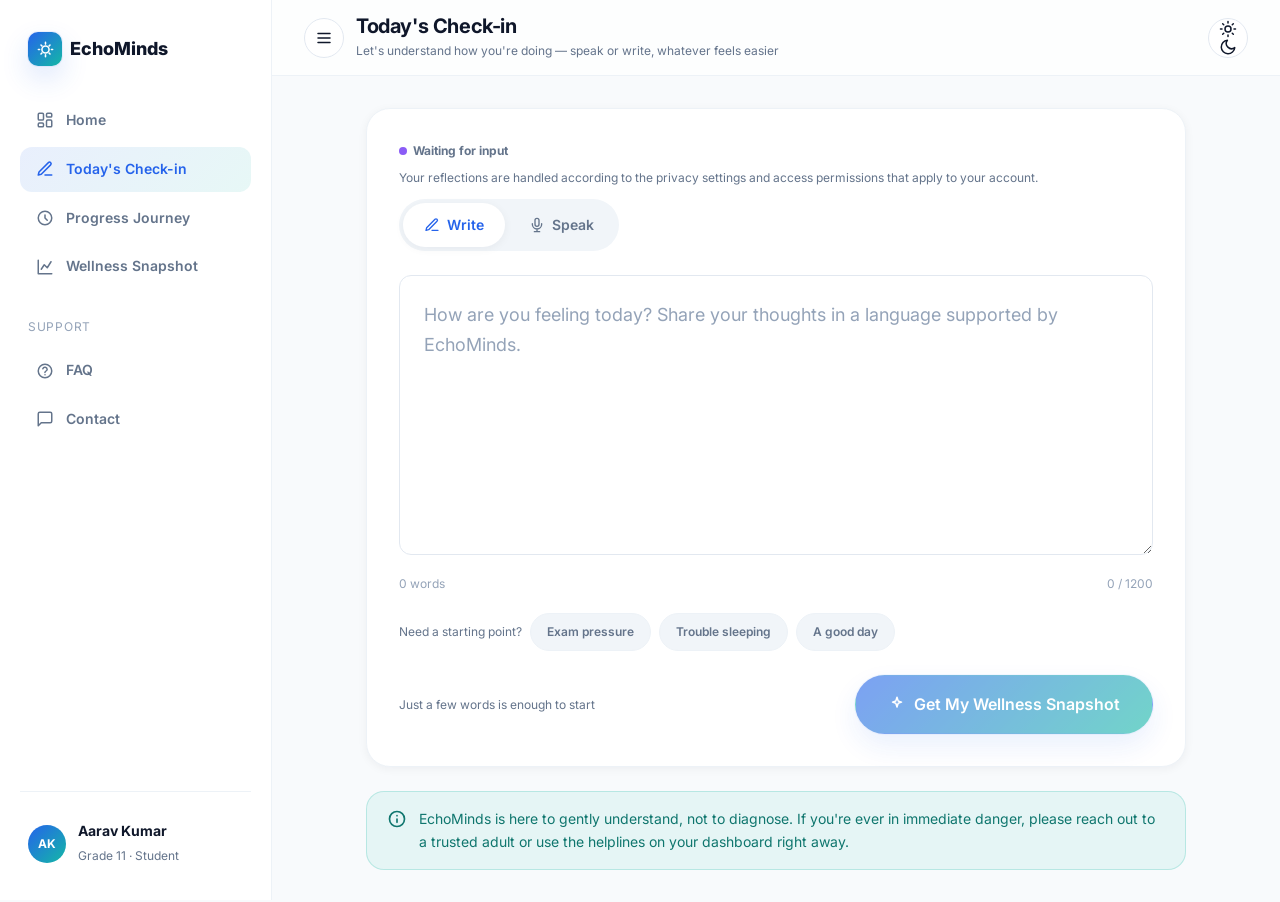
==== commit 934d79ec: "Update inclusive multilingual website copy" ====
--- a/frontend/assessment.html
+++ b/frontend/assessment.html
@@ -87,7 +87,7 @@
         <div class="card card-lg" data-reveal="up">
           <div class="assessment-toolbar">
             <span class="lang-indicator"><i></i><span id="lang-indicator">Waiting for input</span></span>
-            <span>What you share here is private, and only visible to your school counsellor if you ask for support.</span>
+            <span>Your reflections are handled according to the privacy settings and access permissions that apply to your account.</span>
           </div>
 
           <!-- Write / Speak tabs -->
@@ -106,7 +106,7 @@
           <div class="composer-panel is-active" id="panel-write">
             <div class="assessment-textarea-wrap">
               <textarea id="assessment-textarea" class="textarea" maxlength="1200"
-                placeholder="How are you feeling today? You can write in English or Hinglish."></textarea>
+                placeholder="How are you feeling today? Share your thoughts in a language supported by EchoMinds."></textarea>
             </div>
 
             <div class="assessment-meta">
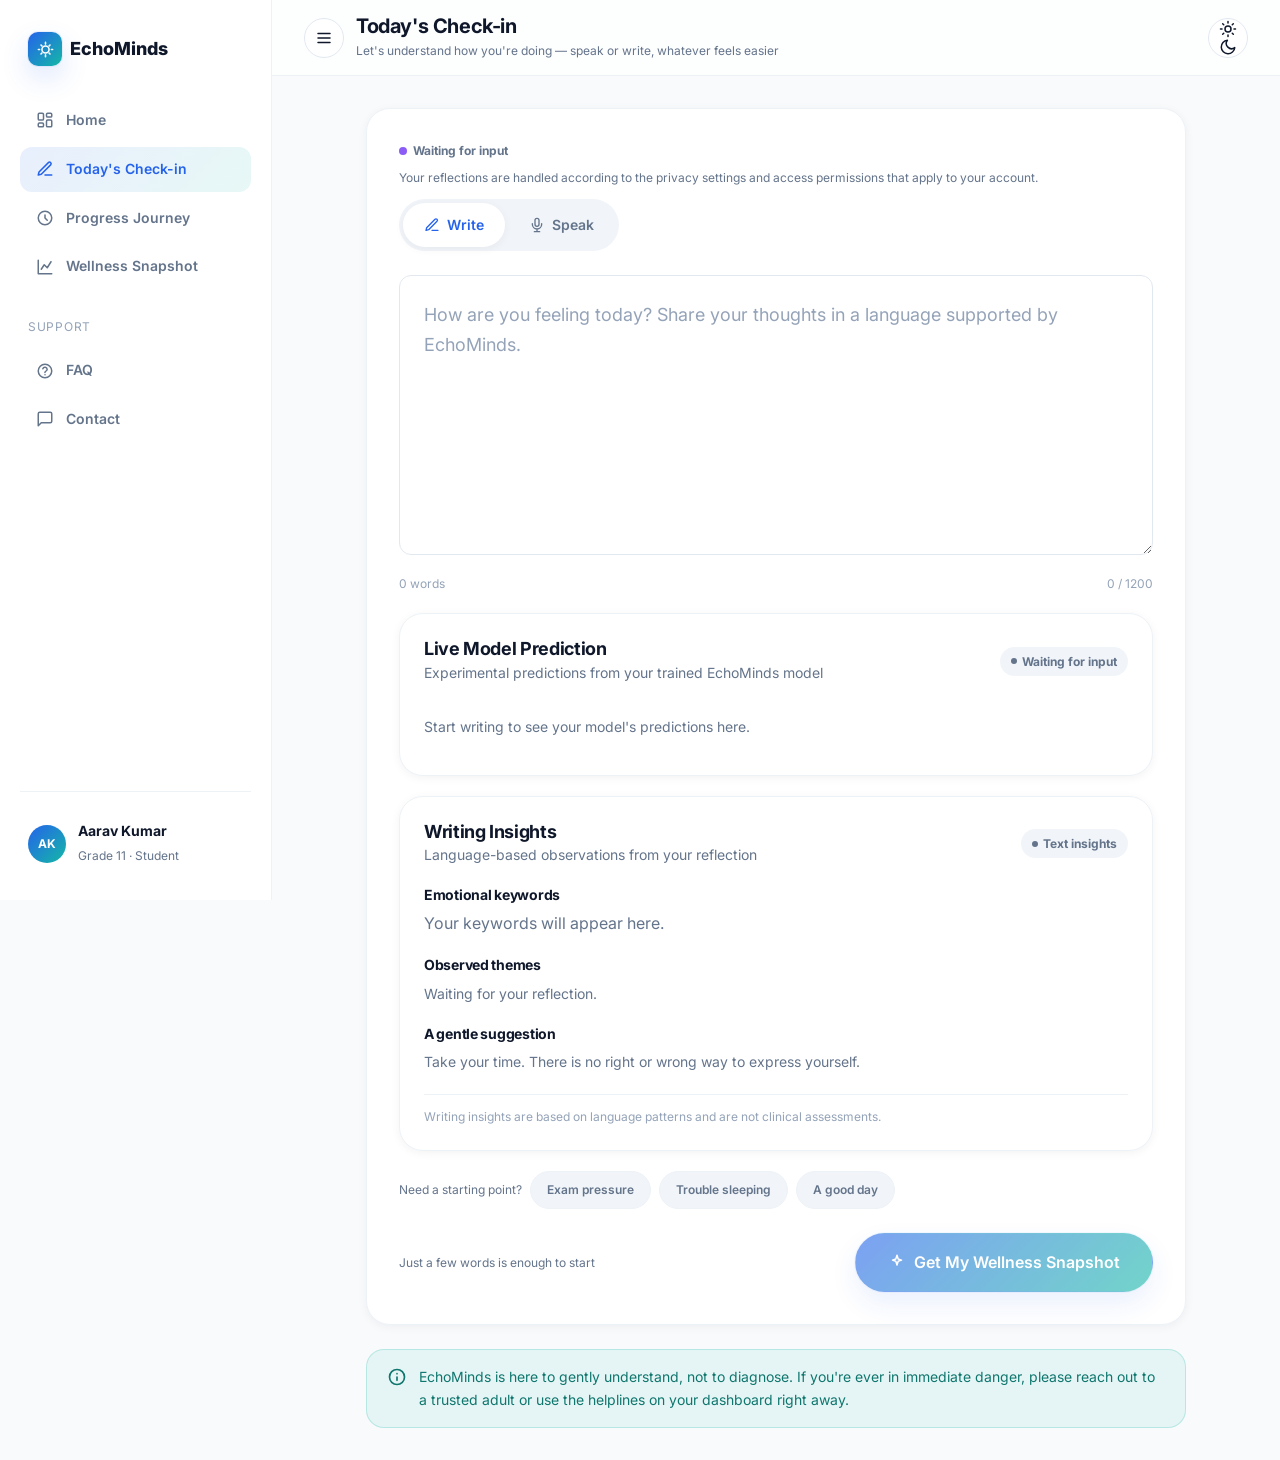
==== commit ddc036ed: "Add complete EchoMinds frontend, backend and ML models" ====
--- a/frontend/assessment.html
+++ b/frontend/assessment.html
@@ -114,6 +114,72 @@
               <span id="char-count">0 / 1200</span>
             </div>
 
+            <!-- Live AI Model Prediction -->
+            <section class="live-analysis card" id="live-analysis" aria-live="polite">
+              <div class="card__head">
+                <div>
+                  <h3>Live Model Prediction</h3>
+                  <p>Experimental predictions from your trained EchoMinds model</p>
+                </div>
+                <span class="badge badge-neutral" id="prediction-status">Waiting for input</span>
+              </div>
+
+              <p class="live-analysis__empty" id="prediction-empty">
+                Start writing to see your model's predictions here.
+              </p>
+
+              <div id="prediction-results" hidden>
+                <div class="prediction-row">
+                  <div class="prediction-label"><span>Normal</span><strong id="pred-normal-value">0%</strong></div>
+                  <div class="prediction-track"><div class="prediction-fill prediction-normal" id="pred-normal-bar"></div></div>
+                </div>
+                <div class="prediction-row">
+                  <div class="prediction-label"><span>Stress</span><strong id="pred-stress-value">0%</strong></div>
+                  <div class="prediction-track"><div class="prediction-fill prediction-stress" id="pred-stress-bar"></div></div>
+                </div>
+                <div class="prediction-row">
+                  <div class="prediction-label"><span>Severe</span><strong id="pred-severe-value">0%</strong></div>
+                  <div class="prediction-track"><div class="prediction-fill prediction-severe" id="pred-severe-bar"></div></div>
+                </div>
+                <p class="live-analysis__result" id="prediction-summary"></p>
+              </div>
+            </section>
+
+            <!-- Live Writing Insights -->
+            <section class="live-analysis card" id="writing-insights">
+              <div class="card__head">
+                <div>
+                  <h3>Writing Insights</h3>
+                  <p>Language-based observations from your reflection</p>
+                </div>
+                <span class="badge badge-neutral">Text insights</span>
+              </div>
+
+              <div class="insight-group">
+                <h4>Emotional keywords</h4>
+                <div id="insight-keywords" class="insight-tags">
+                  <span class="text-secondary">Your keywords will appear here.</span>
+                </div>
+              </div>
+
+              <div class="insight-group">
+                <h4>Observed themes</h4>
+                <p id="insight-themes" class="text-secondary">Waiting for your reflection.</p>
+              </div>
+
+              <div class="insight-group">
+                <h4>A gentle suggestion</h4>
+                <p id="insight-suggestion" class="text-secondary">
+                  Take your time. There is no right or wrong way to express yourself.
+                </p>
+              </div>
+
+              <p class="live-analysis__disclaimer">
+                Writing insights are based on language patterns and are not clinical assessments.
+              </p>
+            </section>
+
+
             <div class="assessment-prompts">
               <span class="text-xs text-secondary" style="align-self:center">Need a starting point?</span>
               <button type="button" data-prompt="Aaj kal padhai ka bahut pressure feel ho raha hai, dost bhi busy rehte hain...">Exam pressure</button>
--- a/frontend/css/components.css
+++ b/frontend/css/components.css
@@ -612,3 +612,122 @@
 .text-secondary { color: var(--color-text-secondary); }
 .text-center { text-align: center; }
 .w-full { width: 100%; }
+
+/* ==========================================================
+   EchoMinds — Live Model Prediction & Writing Insights
+   ========================================================== */
+
+.live-analysis {
+  margin-top: var(--space-5);
+  padding: var(--space-6);
+  background: var(--color-surface);
+  border: 1px solid var(--color-border-soft);
+  border-radius: var(--radius-lg);
+  box-shadow: var(--shadow-sm);
+}
+
+.live-analysis__empty {
+  color: var(--color-text-secondary);
+  font-size: var(--fs-sm);
+  padding: var(--space-3) 0;
+}
+
+.prediction-row {
+  margin-bottom: var(--space-4);
+}
+
+.prediction-label {
+  display: flex;
+  justify-content: space-between;
+  gap: var(--space-3);
+  margin-bottom: var(--space-2);
+  font-size: var(--fs-sm);
+}
+
+.prediction-label strong {
+  font-variant-numeric: tabular-nums;
+}
+
+.prediction-track {
+  width: 100%;
+  height: 9px;
+  overflow: hidden;
+  border-radius: var(--radius-pill);
+  background: var(--color-bg-alt);
+}
+
+.prediction-fill {
+  width: 0;
+  height: 100%;
+  border-radius: inherit;
+  transition: width 350ms ease;
+}
+
+.prediction-normal { background: #14b8a6; }
+.prediction-stress { background: #f59e0b; }
+.prediction-severe { background: #ef4444; }
+
+.live-analysis__result {
+  margin-top: var(--space-4);
+  padding: var(--space-3);
+  border-radius: var(--radius-sm);
+  background: var(--color-bg-alt);
+  color: var(--color-text);
+  font-size: var(--fs-sm);
+}
+
+.insight-group {
+  margin-top: var(--space-5);
+}
+
+.insight-group h4 {
+  margin-bottom: var(--space-2);
+  font-size: var(--fs-sm);
+  font-weight: 700;
+}
+
+.insight-group p {
+  font-size: var(--fs-sm);
+  line-height: 1.7;
+}
+
+.insight-tags {
+  display: flex;
+  flex-wrap: wrap;
+  gap: var(--space-2);
+}
+
+.insight-tag {
+  display: inline-flex;
+  padding: 0.35rem 0.75rem;
+  border-radius: var(--radius-pill);
+  background: var(--gradient-brand-soft);
+  border: 1px solid var(--color-border-soft);
+  color: var(--color-text);
+  font-size: var(--fs-xs);
+  font-weight: 600;
+}
+
+.live-analysis__disclaimer {
+  margin-top: var(--space-5);
+  padding-top: var(--space-3);
+  border-top: 1px solid var(--color-border-soft);
+  color: var(--color-text-muted);
+  font-size: var(--fs-xs);
+  line-height: 1.6;
+}
+
+#prediction-results[hidden] {
+  display: none !important;
+}
+
+@media (max-width: 767px) {
+  .live-analysis {
+    padding: var(--space-4);
+  }
+
+  .live-analysis .card__head {
+    align-items: flex-start;
+    flex-direction: column;
+  }
+}
--- a/frontend/css/dashboard.css
+++ b/frontend/css/dashboard.css
@@ -359,3 +359,105 @@
 .analyze-steps li.is-active .step-dot { border-color: var(--color-primary); }
 .analyze-steps li.is-done .step-dot { border-color: var(--color-success); background: var(--color-success); }
 .analyze-steps li.is-done .step-dot svg { width: 11px; height: 11px; color: #fff; }
+
+/* ---------- Daily wellness reminder ---------- */
+
+.daily-reminder {
+  position: relative;
+  display: flex;
+  align-items: center;
+  gap: 22px;
+  min-height: 142px;
+  margin-top: 24px;
+  padding: 26px 34px;
+  overflow: hidden;
+  border: 1px solid rgba(96, 165, 250, 0.16);
+  border-radius: 24px;
+  background: linear-gradient(110deg, #172641 0%, #192b46 55%, #172b3d 100%);
+  box-shadow: 0 12px 30px rgba(0, 0, 0, 0.12);
+}
+
+.daily-reminder__mark {
+  flex-shrink: 0;
+  width: 62px;
+  height: 62px;
+  display: grid;
+  place-items: center;
+  border-radius: 18px;
+  background: rgba(59, 130, 246, 0.13);
+  color: #60a5fa;
+  font-family: Georgia, serif;
+  font-size: 76px;
+  line-height: 1;
+  padding-top: 18px;
+}
+
+.daily-reminder__content {
+  position: relative;
+  z-index: 1;
+}
+
+.daily-reminder__eyebrow {
+  display: block;
+  margin-bottom: 9px;
+  color: #60a5fa;
+  font-size: 11px;
+  font-weight: 800;
+  letter-spacing: 2px;
+}
+
+.daily-reminder__content p {
+  max-width: 760px;
+  color: #f1f5f9;
+  font-size: clamp(16px, 1.5vw, 21px);
+  font-weight: 500;
+  font-style: italic;
+  line-height: 1.6;
+}
+
+.daily-reminder__footer {
+  display: flex;
+  align-items: center;
+  gap: 8px;
+  margin-top: 12px;
+  color: #94a3b8;
+  font-size: 12px;
+}
+
+.daily-reminder__dot {
+  width: 7px;
+  height: 7px;
+  border-radius: 50%;
+  background: #34d399;
+}
+
+.daily-reminder__decoration {
+  position: absolute;
+  right: 35px;
+  top: 12px;
+  color: rgba(96, 165, 250, 0.12);
+  font-size: 100px;
+  pointer-events: none;
+}
+
+@media (max-width: 767px) {
+  .daily-reminder {
+    min-height: 0;
+    gap: 15px;
+    padding: 22px 18px;
+    border-radius: 19px;
+  }
+
+  .daily-reminder__mark {
+    width: 46px;
+    height: 46px;
+    border-radius: 14px;
+    font-size: 58px;
+    padding-top: 14px;
+  }
+
+  .daily-reminder__decoration {
+    right: 12px;
+    font-size: 65px;
+  }
+}
